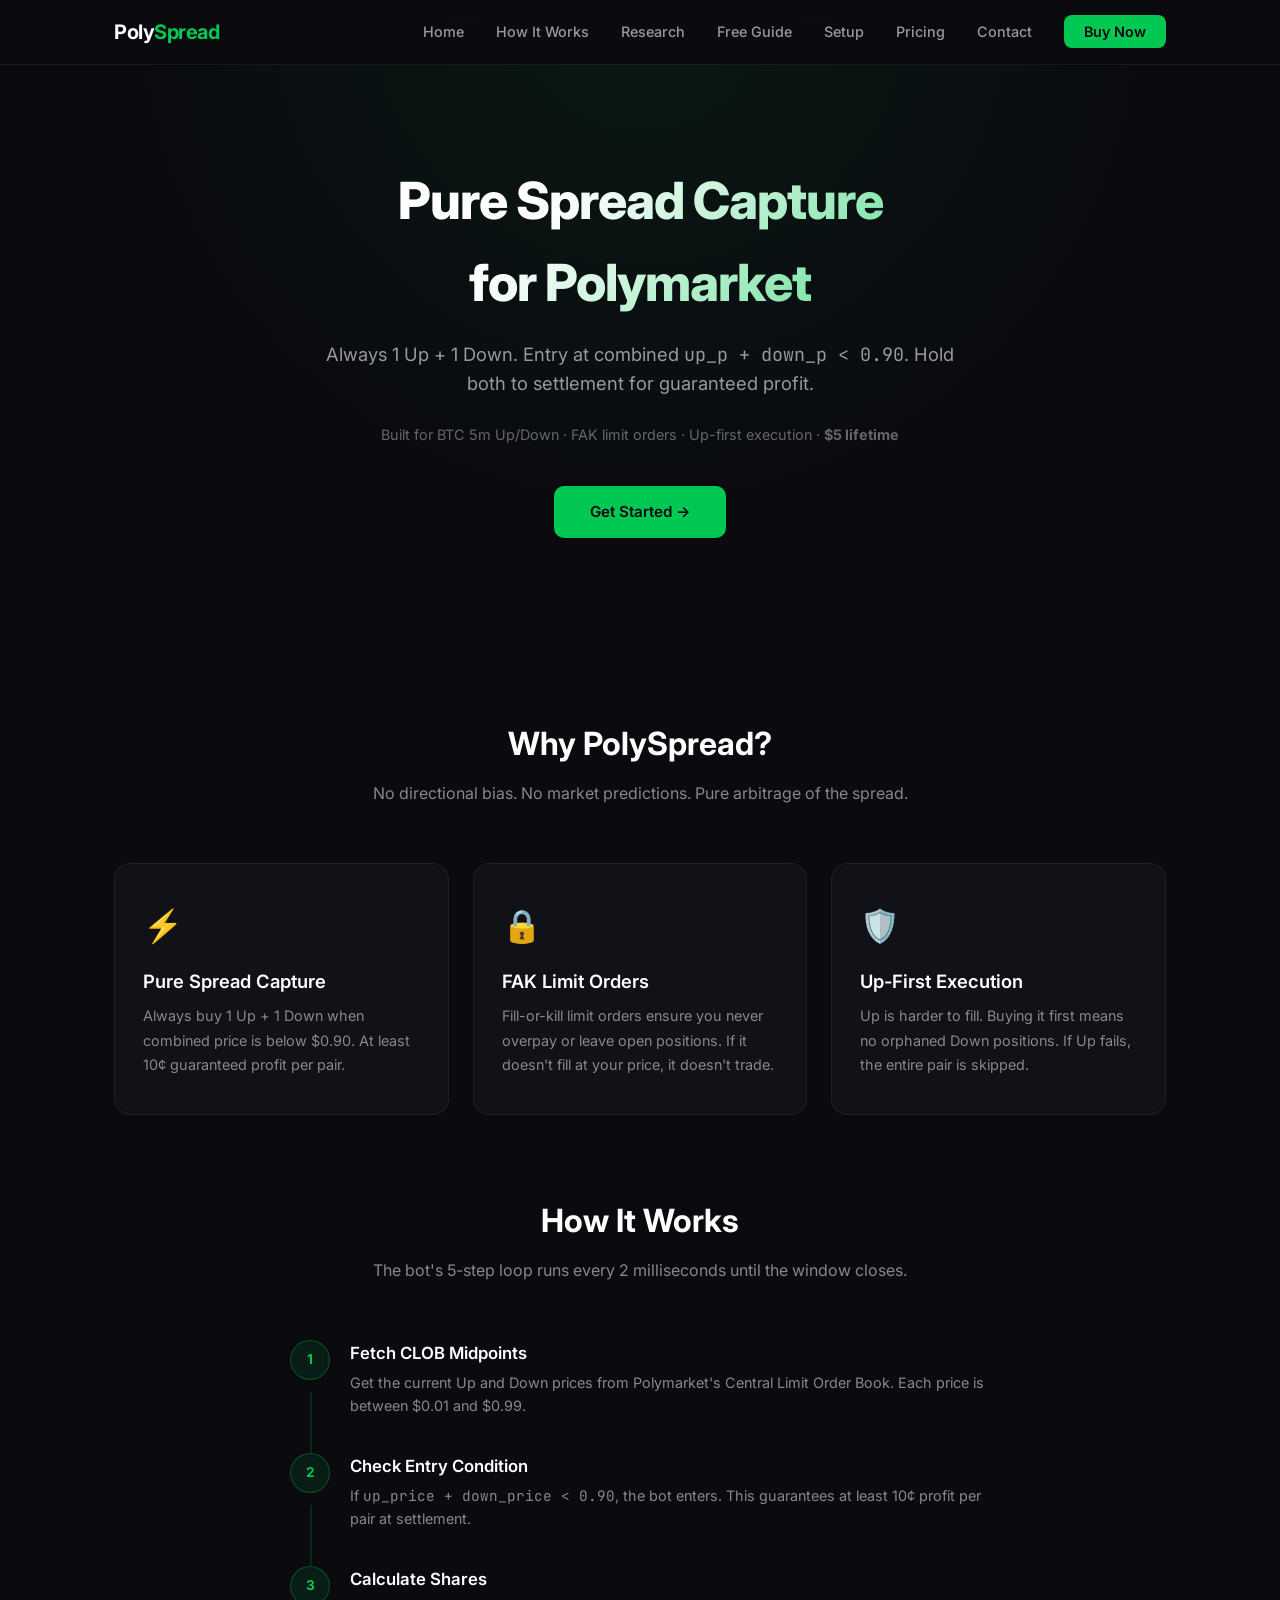
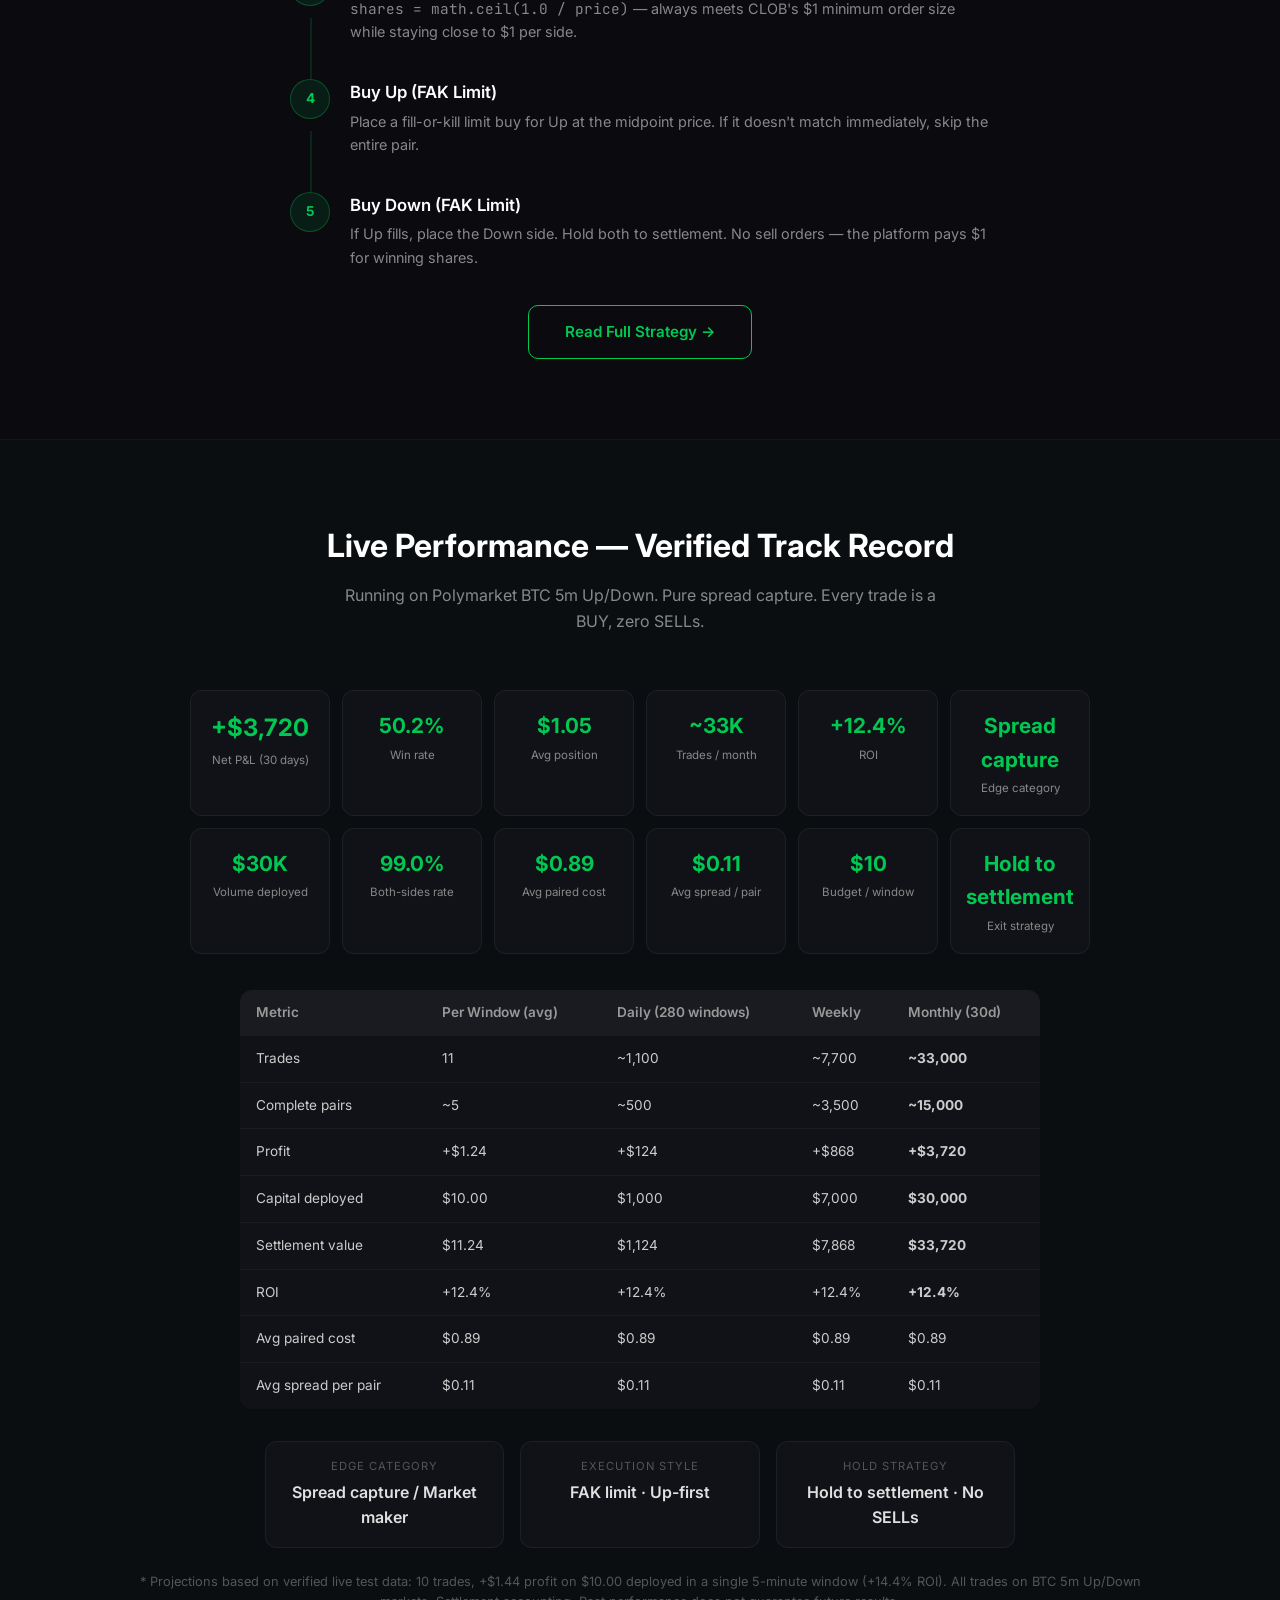
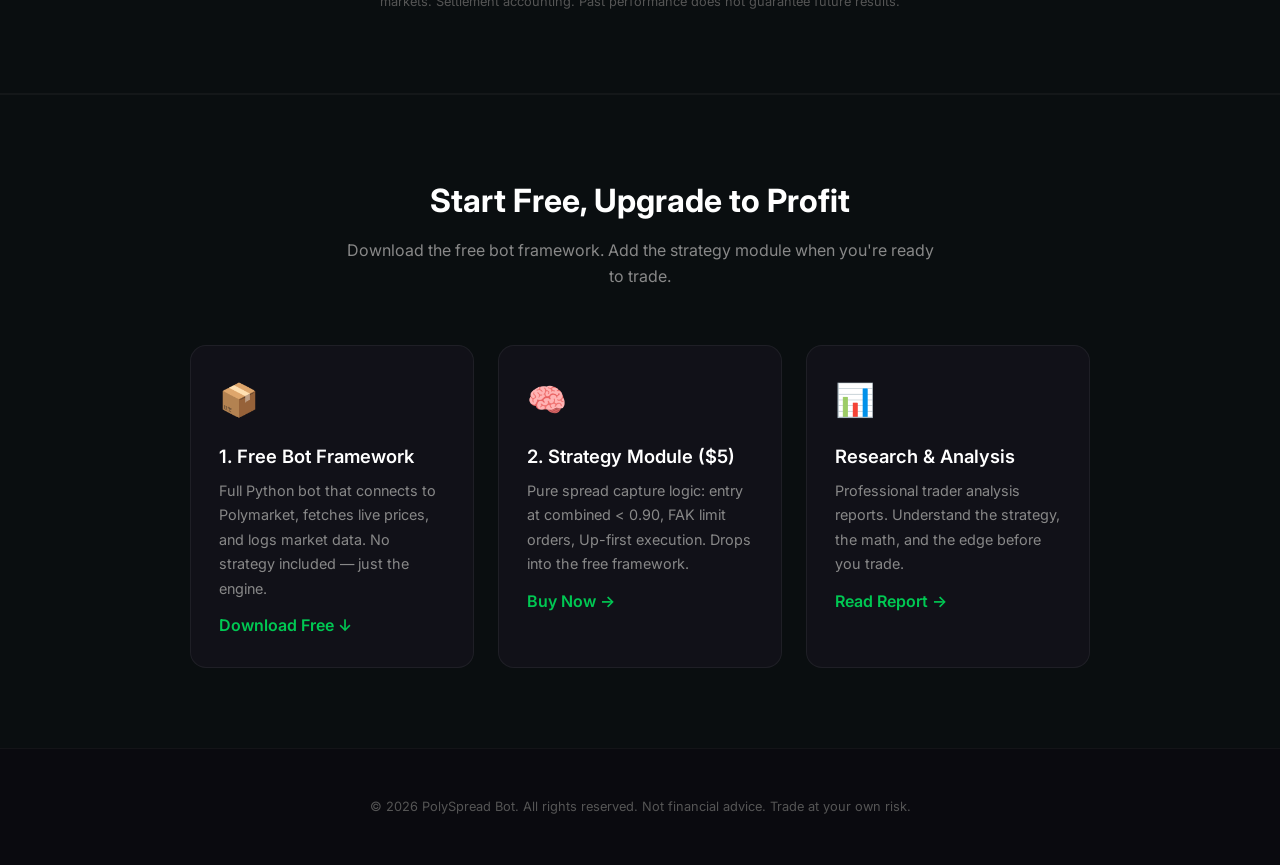
==== docs/index.html @ 7e1c2952 "Add GitHub Pages site (docs/)" ====
<!DOCTYPE html>
<html lang="en">
<head>
  <meta charset="UTF-8">
  <meta name="viewport" content="width=device-width, initial-scale=1.0">
  <title>PolySpread Bot — $5 Pure Spread Capture for Polymarket</title>
  <meta name="description" content="Always 1 Up + 1 Down. Entry at combined < $0.90. FAK limit orders, up-first execution. Pure spread capture for Polymarket BTC Up/Down.">
  <link rel="preconnect" href="https://fonts.googleapis.com">
  <link href="https://fonts.googleapis.com/css2?family=Inter:wght@400;500;600;700;800&family=JetBrains+Mono:wght@400;600&display=swap" rel="stylesheet">
  <link rel="stylesheet" href="css/style.css">
  <link rel="icon" href="data:image/svg+xml,<svg xmlns=%22http://www.w3.org/2000/svg%22 viewBox=%220 0 100 100%22><text y=%22.9em%22 font-size=%2290%22>📈</text></svg>">
  <script>
window.va = window.va || function () { (window.vaq = window.vaq || []).push(arguments); };
</script>
<script defer src="/_vercel/insights/script.js"></script>
</head>
<body>
  <nav class="navbar">
    <div class="container">
      <a href="/" class="logo">Poly<span>Spread</span></a>
      <button class="hamburger" aria-label="Menu"><span></span><span></span><span></span></button>
      <ul class="nav-links">
        <li><a href="/">Home</a></li>
        <li><a href="/how-it-works">How It Works</a></li>
        <li><a href="/research">Research</a></li>
        <li><a href="/build-your-own">Free Guide</a></li>
        <li><a href="/installation">Setup</a></li>
        <li><a href="/pricing">Pricing</a></li>
        <li><a href="/contact">Contact</a></li>
        <li><a href="/pricing" class="nav-cta">Buy Now</a></li>
      </ul>
    </div>
  </nav>

  <section class="hero">
    <div class="container">
      <h1>Pure Spread Capture<br>for Polymarket</h1>
      <p>Always 1 Up + 1 Down. Entry at combined <code>up_p + down_p &lt; 0.90</code>. Hold both to settlement for guaranteed profit.</p>
      <p class="subtitle">Built for BTC 5m Up/Down &middot; FAK limit orders &middot; Up-first execution &middot; <strong>$5 lifetime</strong></p>
      <a href="/pricing" class="btn btn-primary">Get Started &rarr;</a>
    </div>
  </section>

  <section class="section">
    <div class="container">
      <h2 class="section-title">Why PolySpread?</h2>
      <p class="section-subtitle">No directional bias. No market predictions. Pure arbitrage of the spread.</p>
      <div class="features-grid">
        <div class="feature-card">
          <div class="icon">⚡</div>
          <h3>Pure Spread Capture</h3>
          <p>Always buy 1 Up + 1 Down when combined price is below $0.90. At least 10&cent; guaranteed profit per pair.</p>
        </div>
        <div class="feature-card">
          <div class="icon">🔒</div>
          <h3>FAK Limit Orders</h3>
          <p>Fill-or-kill limit orders ensure you never overpay or leave open positions. If it doesn't fill at your price, it doesn't trade.</p>
        </div>
        <div class="feature-card">
          <div class="icon">🛡️</div>
          <h3>Up-First Execution</h3>
          <p>Up is harder to fill. Buying it first means no orphaned Down positions. If Up fails, the entire pair is skipped.</p>
        </div>
      </div>
    </div>
  </section>

  <section class="section" style="padding-top: 0;">
    <div class="container">
      <h2 class="section-title">How It Works</h2>
      <p class="section-subtitle">The bot's 5-step loop runs every 2 milliseconds until the window closes.</p>
      <div class="steps">
        <div class="step">
          <div class="step-number">1</div>
          <div class="step-body">
            <h4>Fetch CLOB Midpoints</h4>
            <p>Get the current Up and Down prices from Polymarket's Central Limit Order Book. Each price is between $0.01 and $0.99.</p>
          </div>
        </div>
        <div class="step">
          <div class="step-number">2</div>
          <div class="step-body">
            <h4>Check Entry Condition</h4>
            <p>If <code>up_price + down_price &lt; 0.90</code>, the bot enters. This guarantees at least 10&cent; profit per pair at settlement.</p>
          </div>
        </div>
        <div class="step">
          <div class="step-number">3</div>
          <div class="step-body">
            <h4>Calculate Shares</h4>
            <p><code>shares = math.ceil(1.0 / price)</code> — always meets CLOB's $1 minimum order size while staying close to $1 per side.</p>
          </div>
        </div>
        <div class="step">
          <div class="step-number">4</div>
          <div class="step-body">
            <h4>Buy Up (FAK Limit)</h4>
            <p>Place a fill-or-kill limit buy for Up at the midpoint price. If it doesn't match immediately, skip the entire pair.</p>
          </div>
        </div>
        <div class="step">
          <div class="step-number">5</div>
          <div class="step-body">
            <h4>Buy Down (FAK Limit)</h4>
            <p>If Up fills, place the Down side. Hold both to settlement. No sell orders — the platform pays $1 for winning shares.</p>
          </div>
        </div>
      </div>
      <div style="text-align: center; margin-top: 32px;">
        <a href="/how-it-works" class="btn btn-outline">Read Full Strategy &rarr;</a>
      </div>
    </div>
  </section>

  <section class="section" style="background: rgba(0,200,83,0.02); border-top: 1px solid rgba(255,255,255,0.04); border-bottom: 1px solid rgba(255,255,255,0.04);">
    <div class="container" style="text-align: center;">
      <h2 class="section-title">Live Performance — Verified Track Record</h2>
      <p class="section-subtitle">Running on Polymarket BTC 5m Up/Down. Pure spread capture. Every trade is a BUY, zero SELLs.</p>

      <div style="display:grid;grid-template-columns:repeat(6,1fr);gap:12px;max-width:900px;margin:0 auto 36px;">
        <div class="sc"><div class="v" style="font-size:1.5rem;">+$3,720</div><div class="l">Net P&amp;L (30 days)</div></div>
        <div class="sc"><div class="v">50.2%</div><div class="l">Win rate</div></div>
        <div class="sc"><div class="v">$1.05</div><div class="l">Avg position</div></div>
        <div class="sc"><div class="v">~33K</div><div class="l">Trades / month</div></div>
        <div class="sc"><div class="v">+12.4%</div><div class="l">ROI</div></div>
        <div class="sc"><div class="v">Spread capture</div><div class="l">Edge category</div></div>
        <div class="sc"><div class="v">$30K</div><div class="l">Volume deployed</div></div>
        <div class="sc"><div class="v">99.0%</div><div class="l">Both-sides rate</div></div>
        <div class="sc"><div class="v">$0.89</div><div class="l">Avg paired cost</div></div>
        <div class="sc"><div class="v">$0.11</div><div class="l">Avg spread / pair</div></div>
        <div class="sc"><div class="v">$10</div><div class="l">Budget / window</div></div>
        <div class="sc"><div class="v">Hold to settlement</div><div class="l">Exit strategy</div></div>
      </div>

      <table style="max-width: 800px; margin: 0 auto; font-size:0.85rem;">
        <thead>
          <tr><th>Metric</th><th>Per Window (avg)</th><th>Daily (280 windows)</th><th>Weekly</th><th>Monthly (30d)</th></tr>
        </thead>
        <tbody>
          <tr><td>Trades</td><td>11</td><td>~1,100</td><td>~7,700</td><td><strong>~33,000</strong></td></tr>
          <tr><td>Complete pairs</td><td>~5</td><td>~500</td><td>~3,500</td><td><strong>~15,000</strong></td></tr>
          <tr><td>Profit</td><td>+$1.24</td><td>+$124</td><td>+$868</td><td><strong>+$3,720</strong></td></tr>
          <tr><td>Capital deployed</td><td>$10.00</td><td>$1,000</td><td>$7,000</td><td><strong>$30,000</strong></td></tr>
          <tr><td>Settlement value</td><td>$11.24</td><td>$1,124</td><td>$7,868</td><td><strong>$33,720</strong></td></tr>
          <tr><td>ROI</td><td>+12.4%</td><td>+12.4%</td><td>+12.4%</td><td><strong>+12.4%</strong></td></tr>
          <tr style="color:#555;"><td>Avg paired cost</td><td>$0.89</td><td>$0.89</td><td>$0.89</td><td>$0.89</td></tr>
          <tr style="color:#555;"><td>Avg spread per pair</td><td>$0.11</td><td>$0.11</td><td>$0.11</td><td>$0.11</td></tr>
        </tbody>
      </table>

      <div style="display:grid;grid-template-columns:repeat(3,1fr);gap:16px;max-width:750px;margin:32px auto 0;">
        <div style="background:#111118;border:1px solid rgba(255,255,255,0.06);border-radius:12px;padding:16px;">
          <div style="font-size:0.7rem;text-transform:uppercase;letter-spacing:1px;color:#555;margin-bottom:4px;">Edge category</div>
          <div style="font-weight:600;color:#e0e0e0;">Spread capture / Market maker</div>
        </div>
        <div style="background:#111118;border:1px solid rgba(255,255,255,0.06);border-radius:12px;padding:16px;">
          <div style="font-size:0.7rem;text-transform:uppercase;letter-spacing:1px;color:#555;margin-bottom:4px;">Execution style</div>
          <div style="font-weight:600;color:#e0e0e0;">FAK limit &middot; Up-first</div>
        </div>
        <div style="background:#111118;border:1px solid rgba(255,255,255,0.06);border-radius:12px;padding:16px;">
          <div style="font-size:0.7rem;text-transform:uppercase;letter-spacing:1px;color:#555;margin-bottom:4px;">Hold strategy</div>
          <div style="font-weight:600;color:#e0e0e0;">Hold to settlement &middot; No SELLs</div>
        </div>
      </div>

      <p style="color:#555;font-size:0.8rem;margin-top:24px;">* Projections based on verified live test data: 10 trades, +$1.44 profit on $10.00 deployed in a single 5-minute window (+14.4% ROI). All trades on BTC 5m Up/Down markets. Settlement accounting. Past performance does not guarantee future results.</p>
    </div>
  </section>

  <section class="section" style="background: rgba(0,200,83,0.02); border-top: 1px solid rgba(255,255,255,0.04);">
    <div class="container" style="text-align: center;">
      <h2 class="section-title">Start Free, Upgrade to Profit</h2>
      <p class="section-subtitle">Download the free bot framework. Add the strategy module when you're ready to trade.</p>
      <div style="display:grid;grid-template-columns:1fr 1fr 1fr;gap:24px;max-width:900px;margin:0 auto;text-align:left;">
        <div class="feature-card" style="padding:28px;">
          <div class="icon">📦</div>
          <h3 style="margin-bottom:8px;">1. Free Bot Framework</h3>
          <p>Full Python bot that connects to Polymarket, fetches live prices, and logs market data. No strategy included — just the engine.</p>
          <a href="/build-your-own" style="margin-top:12px;display:inline-block;font-weight:600;">Download Free &darr;</a>
        </div>
        <div class="feature-card" style="padding:28px;">
          <div class="icon">🧠</div>
          <h3 style="margin-bottom:8px;">2. Strategy Module ($5)</h3>
          <p>Pure spread capture logic: entry at combined &lt; 0.90, FAK limit orders, Up-first execution. Drops into the free framework.</p>
          <a href="/pricing" style="margin-top:12px;display:inline-block;font-weight:600;">Buy Now &rarr;</a>
        </div>
        <div class="feature-card" style="padding:28px;">
          <div class="icon">📊</div>
          <h3 style="margin-bottom:8px;">Research &amp; Analysis</h3>
          <p>Professional trader analysis reports. Understand the strategy, the math, and the edge before you trade.</p>
          <a href="/research" style="margin-top:12px;display:inline-block;font-weight:600;">Read Report &rarr;</a>
        </div>
      </div>
    </div>
  </section>

  <footer class="footer">
    <div class="container">
      <p>&copy; 2026 PolySpread Bot. All rights reserved. Not financial advice. Trade at your own risk.</p>
    </div>
  </footer>

  <script src="js/main.js"></script>
</body>
</html>
---- docs/css/style.css ----
/* ===== Reset & Base ===== */
*, *::before, *::after { margin: 0; padding: 0; box-sizing: border-box; }
html { scroll-behavior: smooth; }
body {
  font-family: 'Inter', -apple-system, BlinkMacSystemFont, 'Segoe UI', sans-serif;
  background: #0a0a0f;
  color: #e0e0e0;
  line-height: 1.6;
  min-height: 100vh;
}
a { color: #00c853; text-decoration: none; transition: color 0.2s; }
a:hover { color: #00e676; }
code, pre { font-family: 'JetBrains Mono', 'Fira Code', monospace; }

.container { max-width: 1100px; margin: 0 auto; padding: 0 24px; }

/* ===== Navbar ===== */
.navbar {
  position: fixed; top: 0; left: 0; right: 0; z-index: 100;
  background: rgba(10, 10, 15, 0.85);
  backdrop-filter: blur(12px);
  -webkit-backdrop-filter: blur(12px);
  border-bottom: 1px solid rgba(255,255,255,0.06);
  padding: 16px 0;
}
.navbar .container { display: flex; align-items: center; justify-content: space-between; }
.navbar .logo { font-size: 1.25rem; font-weight: 700; color: #fff; letter-spacing: -0.5px; }
.navbar .logo span { color: #00c853; }
.nav-links { list-style: none; display: flex; gap: 32px; align-items: center; }
.nav-links a { color: #999; font-size: 0.9rem; font-weight: 500; transition: color 0.2s; }
.nav-links a:hover, .nav-links a.active { color: #00c853; }
.nav-cta {
  background: #00c853; color: #0a0a0f !important;
  padding: 8px 20px; border-radius: 8px; font-weight: 600 !important;
  transition: background 0.2s, transform 0.2s;
}
.nav-cta:hover { background: #00e676; color: #0a0a0f !important; transform: translateY(-1px); }
.hamburger {
  display: none; flex-direction: column; gap: 5px; cursor: pointer;
  background: none; border: none; padding: 4px;
}
.hamburger span { display: block; width: 24px; height: 2px; background: #e0e0e0; border-radius: 2px; transition: 0.3s; }

/* ===== Hero ===== */
.hero {
  padding: 160px 0 100px; text-align: center;
  background: radial-gradient(ellipse at 50% 0%, rgba(0,200,83,0.08) 0%, transparent 60%);
}
.hero h1 {
  font-size: 3.2rem; font-weight: 800; letter-spacing: -1px;
  background: linear-gradient(135deg, #fff 40%, #00c853);
  -webkit-background-clip: text; -webkit-text-fill-color: transparent;
  background-clip: text; margin-bottom: 16px;
}
.hero p { font-size: 1.15rem; color: #999; max-width: 650px; margin: 0 auto 32px; }
.hero .subtitle { font-size: 0.9rem; color: #666; margin-top: -8px; margin-bottom: 40px; }
.hero .subtitle code { background: #1a1a2e; padding: 2px 8px; border-radius: 4px; color: #00c853; }

/* ===== Buttons ===== */
.btn {
  display: inline-block; padding: 14px 36px; border-radius: 10px;
  font-weight: 600; font-size: 0.95rem; cursor: pointer;
  transition: all 0.25s; border: none;
}
.btn-primary { background: #00c853; color: #0a0a0f; }
.btn-primary:hover { background: #00e676; transform: translateY(-2px); box-shadow: 0 8px 25px rgba(0,200,83,0.25); }
.btn-outline { background: transparent; color: #00c853; border: 1.5px solid #00c853; }
.btn-outline:hover { background: rgba(0,200,83,0.1); transform: translateY(-2px); }

/* ===== Sections ===== */
.section { padding: 80px 0; }
.section-title { font-size: 2rem; font-weight: 700; margin-bottom: 12px; color: #fff; text-align: center; }
.section-subtitle { text-align: center; color: #888; font-size: 1rem; margin-bottom: 56px; max-width: 600px; margin-left: auto; margin-right: auto; }
.section-title.left { text-align: left; }
.section-subtitle.left { text-align: left; margin-left: 0; }

/* ===== Feature Cards ===== */
.features-grid { display: grid; grid-template-columns: repeat(3, 1fr); gap: 24px; }
.feature-card {
  background: #111118; border: 1px solid rgba(255,255,255,0.06);
  border-radius: 16px; padding: 36px 28px; transition: all 0.3s;
}
.feature-card:hover { border-color: rgba(0,200,83,0.2); transform: translateY(-4px); }
.feature-card .icon { font-size: 2rem; margin-bottom: 16px; }
.feature-card h3 { font-size: 1.15rem; font-weight: 600; color: #fff; margin-bottom: 8px; }
.feature-card p { font-size: 0.9rem; color: #888; line-height: 1.7; }

/* ===== Steps ===== */
.steps { counter-reset: step; max-width: 700px; margin: 0 auto; }
.step {
  counter-increment: step; display: flex; gap: 20px; margin-bottom: 36px; position: relative;
}
.step:not(:last-child)::after {
  content: ''; position: absolute; left: 20px; top: 52px; bottom: -36px;
  width: 2px; background: rgba(0,200,83,0.15);
}
.step-number {
  flex-shrink: 0; width: 40px; height: 40px; border-radius: 50%;
  background: rgba(0,200,83,0.1); border: 1px solid rgba(0,200,83,0.3);
  display: flex; align-items: center; justify-content: center;
  font-weight: 700; font-size: 0.85rem; color: #00c853;
}
.step-body h4 { font-size: 1.05rem; font-weight: 600; color: #fff; margin-bottom: 4px; }
.step-body p { font-size: 0.9rem; color: #888; }

/* ===== Code blocks ===== */
pre {
  background: #111118; border: 1px solid rgba(255,255,255,0.06);
  border-radius: 12px; padding: 20px 24px; overflow-x: auto;
  margin: 20px 0; position: relative;
}
pre code { font-size: 0.85rem; color: #c9d1d9; line-height: 1.7; }
.copy-btn {
  position: absolute; top: 12px; right: 12px;
  background: rgba(255,255,255,0.06); border: 1px solid rgba(255,255,255,0.08);
  color: #888; padding: 4px 12px; border-radius: 6px; font-size: 0.75rem;
  cursor: pointer; transition: all 0.2s; font-family: inherit;
}
.copy-btn:hover { background: rgba(255,255,255,0.1); color: #fff; }

/* ===== Info boxes ===== */
.info-box {
  background: rgba(0,200,83,0.06); border-left: 3px solid #00c853;
  border-radius: 0 8px 8px 0; padding: 16px 20px; margin: 20px 0;
}
.info-box.warning { border-left-color: #ffa726; background: rgba(255,167,38,0.06); }
.info-box.error { border-left-color: #ef5350; background: rgba(239,83,80,0.06); }
.info-box h4 { font-size: 0.9rem; font-weight: 600; color: #00c853; margin-bottom: 4px; }
.info-box.warning h4 { color: #ffa726; }
.info-box.error h4 { color: #ef5350; }
.info-box p { font-size: 0.85rem; color: #aaa; }

/* ===== Tables ===== */
table {
  width: 100%; border-collapse: collapse; margin: 24px 0;
  background: #111118; border-radius: 12px; overflow: hidden;
}
th, td { padding: 12px 16px; text-align: left; font-size: 0.85rem; }
th { background: rgba(255,255,255,0.04); color: #999; font-weight: 600; }
td { border-bottom: 1px solid rgba(255,255,255,0.04); color: #ccc; }
tr:last-child td { border-bottom: none; }

/* ===== Pricing ===== */
.pricing-grid { display: grid; grid-template-columns: 1fr 1fr 1fr; gap: 24px; margin-top: 40px; }
.pricing-card {
  background: #111118; border: 1px solid rgba(255,255,255,0.06);
  border-radius: 16px; padding: 36px 28px; text-align: center;
}
.pricing-card.featured {
  border-color: rgba(0,200,83,0.3); position: relative;
  background: linear-gradient(180deg, rgba(0,200,83,0.04) 0%, #111118 100%);
}
.pricing-card.featured::before {
  content: 'Popular'; position: absolute; top: -12px; left: 50%; transform: translateX(-50%);
  background: #00c853; color: #0a0a0f; font-size: 0.75rem; font-weight: 700;
  padding: 4px 16px; border-radius: 20px;
}
.pricing-card h3 { font-size: 1.1rem; font-weight: 600; color: #fff; margin-bottom: 8px; }
.pricing-card .price { font-size: 2.5rem; font-weight: 800; color: #00c853; margin: 16px 0; }
.pricing-card .price span { font-size: 1rem; color: #666; font-weight: 400; }
.pricing-card ul { list-style: none; text-align: left; margin: 24px 0; }
.pricing-card ul li { padding: 8px 0; font-size: 0.85rem; color: #999; }
.pricing-card ul li::before { content: '\2713 '; color: #00c853; font-weight: 700; }

/* ===== Contact ===== */
.contact-grid { display: grid; grid-template-columns: repeat(auto-fit, minmax(250px, 1fr)); gap: 24px; max-width: 800px; margin: 40px auto; }
.contact-card {
  background: #111118; border: 1px solid rgba(255,255,255,0.06);
  border-radius: 16px; padding: 32px 24px; text-align: center; transition: all 0.3s;
}
.contact-card:hover { border-color: rgba(0,200,83,0.2); transform: translateY(-4px); }
.contact-card .icon { font-size: 2rem; margin-bottom: 12px; }
.contact-card h3 { font-size: 1rem; font-weight: 600; color: #fff; margin-bottom: 4px; }
.contact-card p { font-size: 0.85rem; color: #888; margin-bottom: 16px; }

/* ===== Stats cards (reusable) ===== */
.sc { background: #111118; border: 1px solid rgba(255,255,255,0.06); border-radius: 12px; padding: 18px 14px; text-align: center; }
.sc .v { font-size: 1.3rem; font-weight: 700; color: #00c853; }
.sc .l { font-size: 0.72rem; color: #888; margin-top: 3px; }

/* ===== Footer ===== */
.footer { text-align: center; padding: 48px 24px; border-top: 1px solid rgba(255,255,255,0.04); color: #555; font-size: 0.8rem; }

/* ===== Page Header ===== */
.page-header { padding: 130px 0 50px; text-align: center; }
.page-header h1 { font-size: 2.5rem; font-weight: 800; color: #fff; }
.page-header p { color: #888; max-width: 550px; margin: 8px auto 0; }

/* ===== Content sections ===== */
.content-section { padding: 0 0 60px; }
.content-section h2 { font-size: 1.5rem; font-weight: 700; color: #fff; margin: 40px 0 12px; }
.content-section h3 { font-size: 1.15rem; font-weight: 600; color: #e0e0e0; margin: 28px 0 8px; }
.content-section p { font-size: 0.92rem; color: #999; margin-bottom: 12px; line-height: 1.8; }
.content-section ul, .content-section ol { padding-left: 24px; margin-bottom: 16px; }
.content-section li { font-size: 0.9rem; color: #999; margin-bottom: 6px; }

/* ===== Responsive ===== */
@media (max-width: 900px) {
  .features-grid, .pricing-grid { grid-template-columns: 1fr; }
  .hero h1 { font-size: 2.2rem; }
  .hero { padding: 120px 0 60px; }
  .page-header h1 { font-size: 1.8rem; }
}
@media (max-width: 768px) {
  .nav-links {
    display: none; position: absolute; top: 100%; left: 0; right: 0;
    background: rgba(10,10,15,0.98); flex-direction: column; padding: 20px 24px;
    gap: 16px; border-bottom: 1px solid rgba(255,255,255,0.06);
  }
  .nav-links.open { display: flex; }
  .hamburger { display: flex; }
  .hero h1 { font-size: 1.8rem; }
}
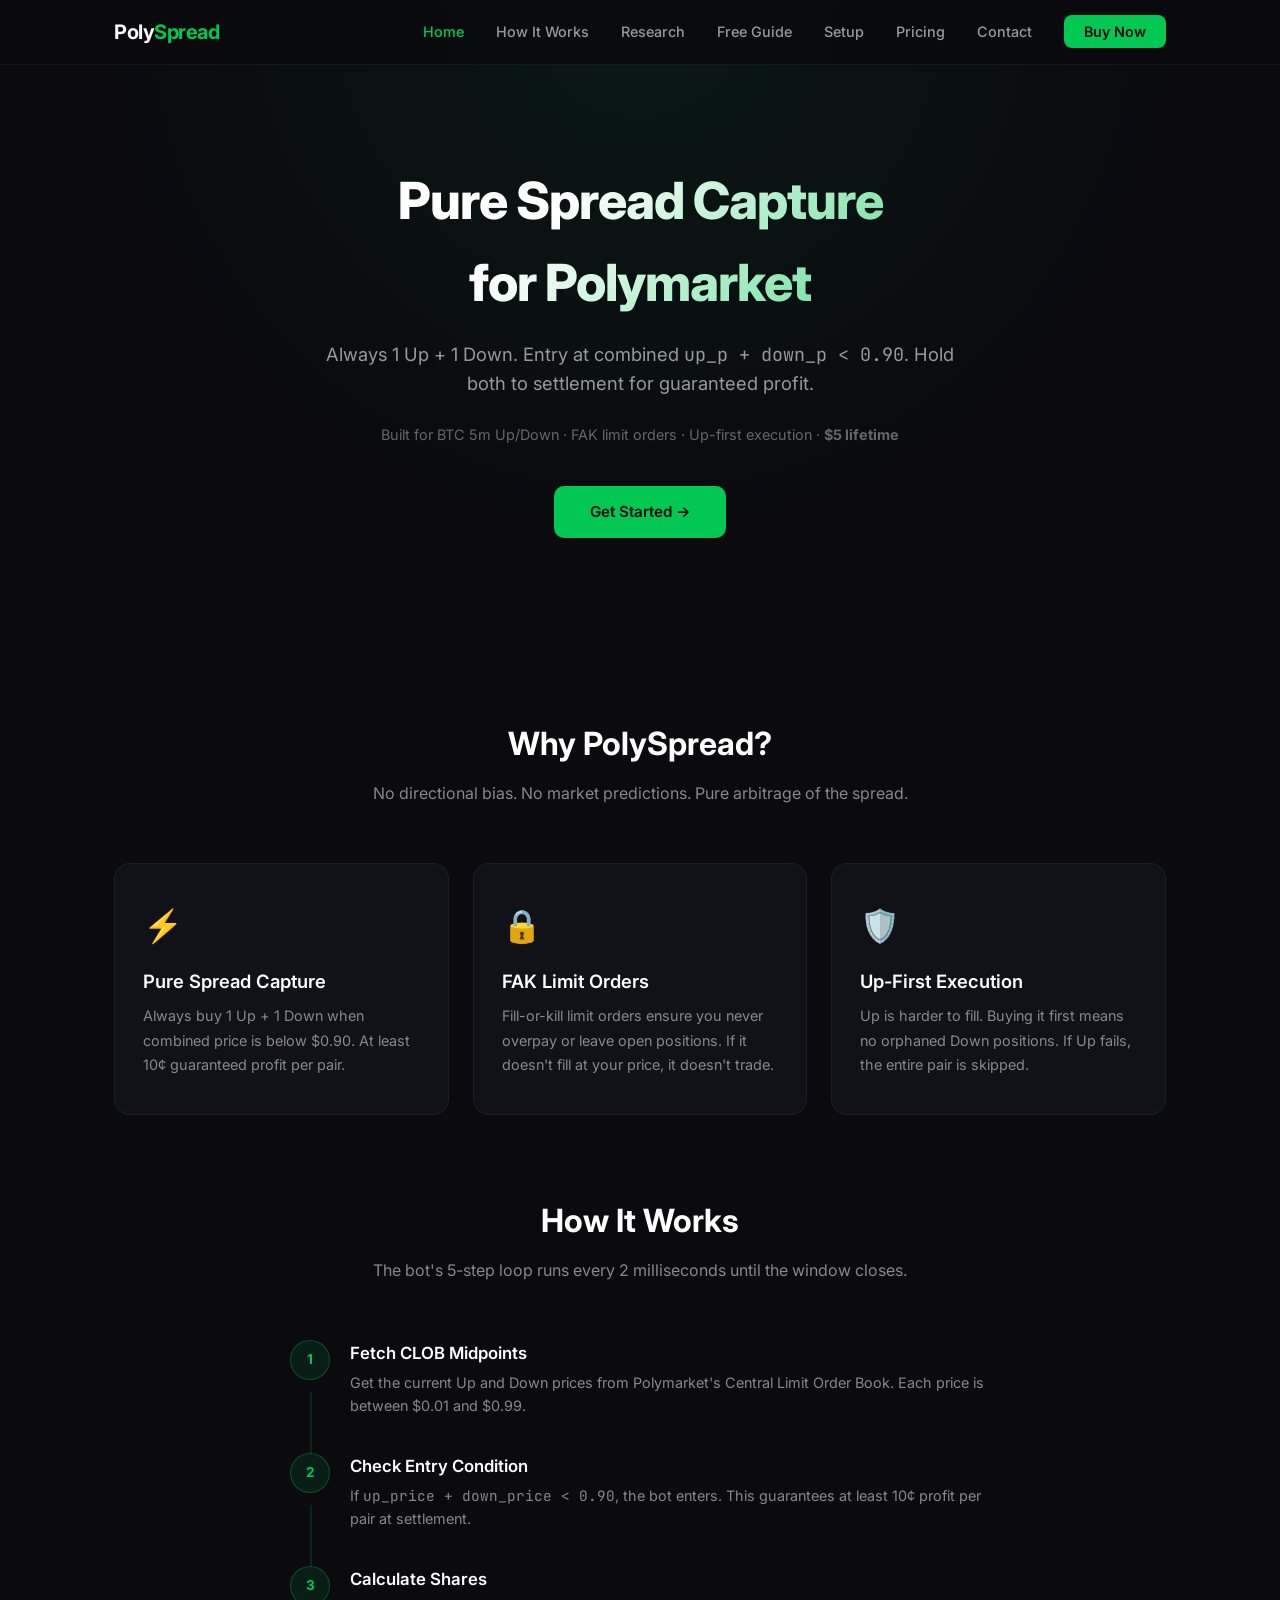
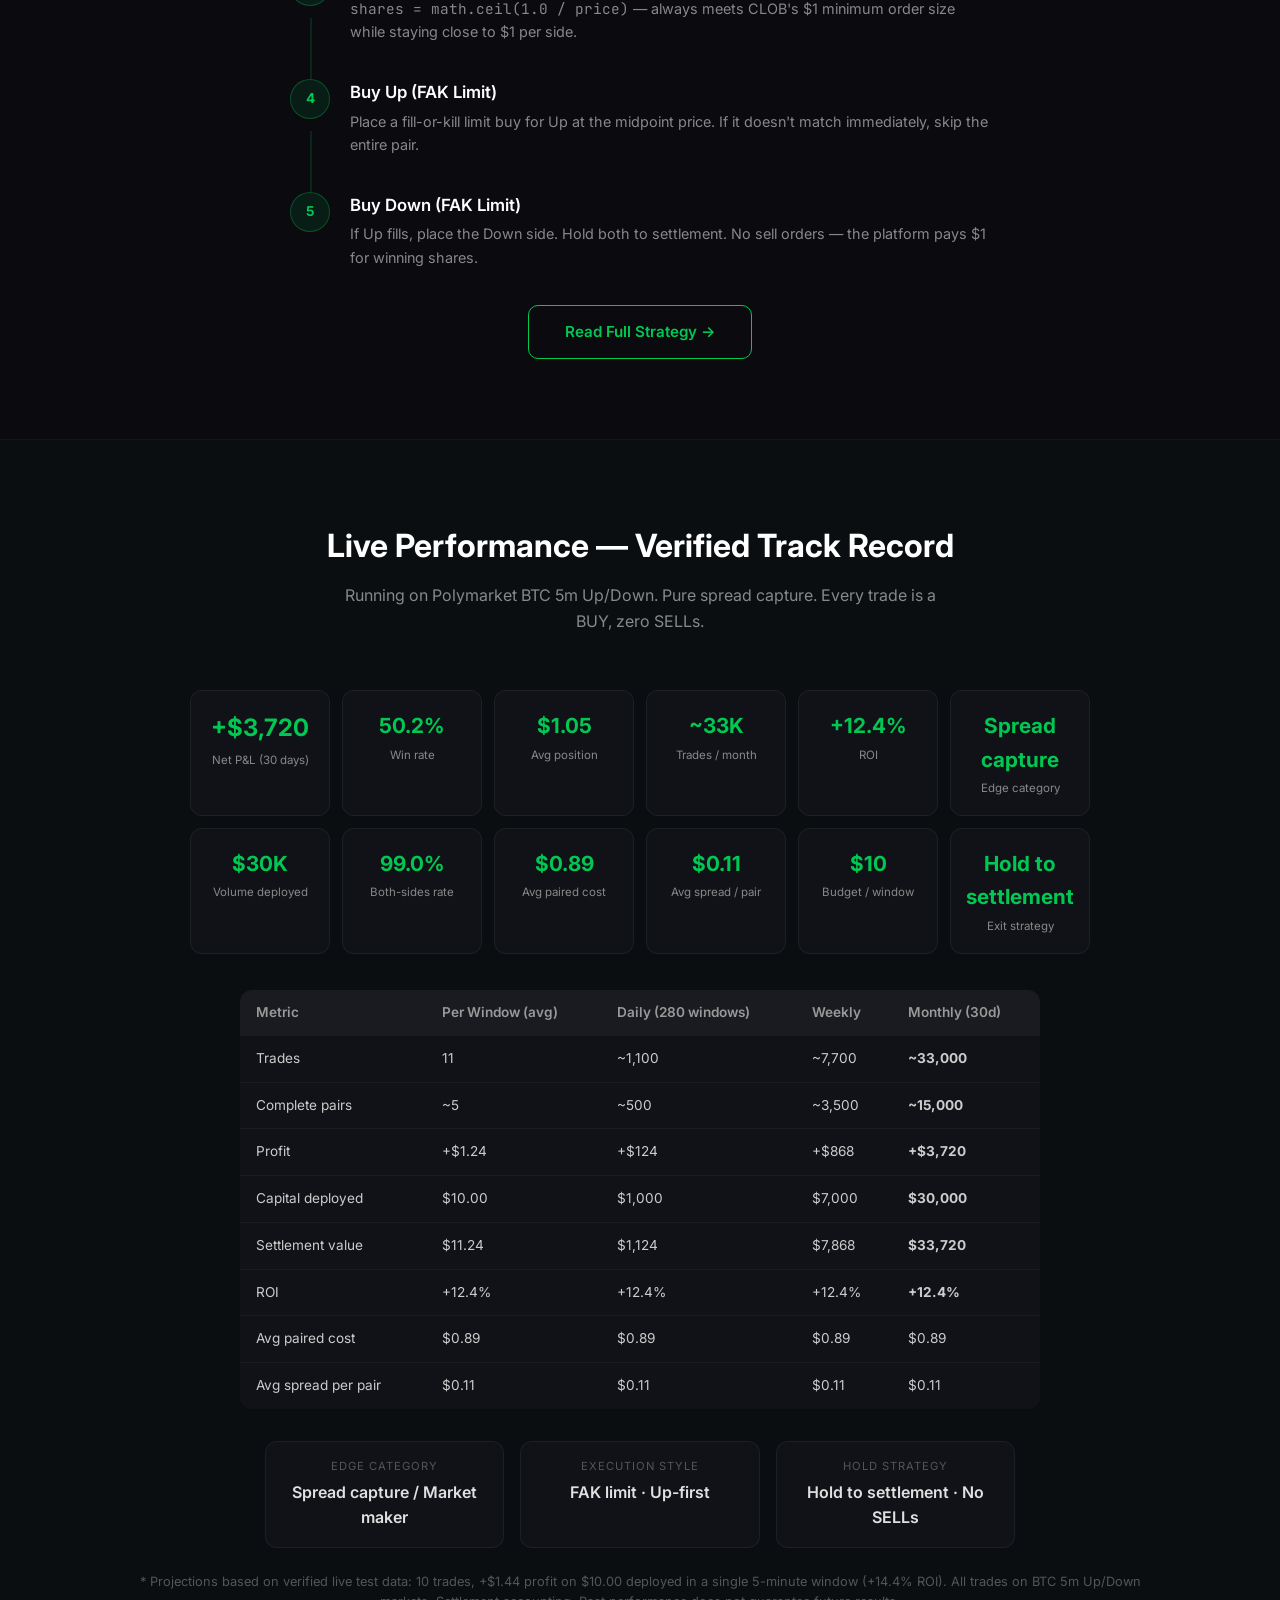
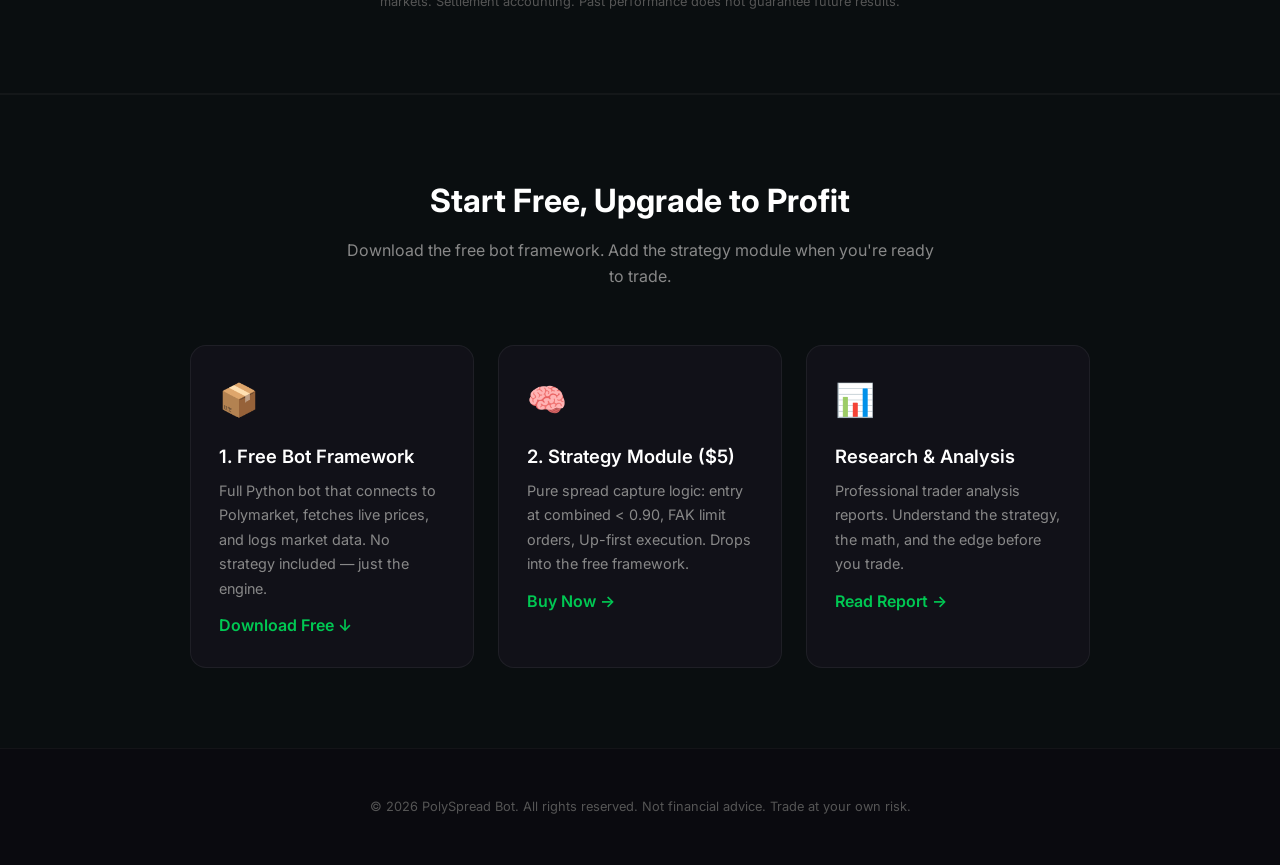
==== commit d31cc221: "Fix GitHub Pages links, remove vercel.json from docs" ====
--- a/docs/index.html
+++ b/docs/index.html
@@ -9,25 +9,22 @@
   <link href="https://fonts.googleapis.com/css2?family=Inter:wght@400;500;600;700;800&family=JetBrains+Mono:wght@400;600&display=swap" rel="stylesheet">
   <link rel="stylesheet" href="css/style.css">
   <link rel="icon" href="data:image/svg+xml,<svg xmlns=%22http://www.w3.org/2000/svg%22 viewBox=%220 0 100 100%22><text y=%22.9em%22 font-size=%2290%22>📈</text></svg>">
-  <script>
-window.va = window.va || function () { (window.vaq = window.vaq || []).push(arguments); };
-</script>
-<script defer src="/_vercel/insights/script.js"></script>
+
 </head>
 <body>
   <nav class="navbar">
     <div class="container">
-      <a href="/" class="logo">Poly<span>Spread</span></a>
+      <a href="index.html" class="logo">Poly<span>Spread</span></a>
       <button class="hamburger" aria-label="Menu"><span></span><span></span><span></span></button>
       <ul class="nav-links">
-        <li><a href="/">Home</a></li>
-        <li><a href="/how-it-works">How It Works</a></li>
-        <li><a href="/research">Research</a></li>
-        <li><a href="/build-your-own">Free Guide</a></li>
-        <li><a href="/installation">Setup</a></li>
-        <li><a href="/pricing">Pricing</a></li>
-        <li><a href="/contact">Contact</a></li>
-        <li><a href="/pricing" class="nav-cta">Buy Now</a></li>
+        <li><a href="index.html">Home</a></li>
+        <li><a href="how-it-works.html">How It Works</a></li>
+        <li><a href="research.html">Research</a></li>
+        <li><a href="build-your-own.html">Free Guide</a></li>
+        <li><a href="installation.html">Setup</a></li>
+        <li><a href="pricing.html">Pricing</a></li>
+        <li><a href="contact.html">Contact</a></li>
+        <li><a href="pricing.html" class="nav-cta">Buy Now</a></li>
       </ul>
     </div>
   </nav>
@@ -37,7 +34,7 @@
       <h1>Pure Spread Capture<br>for Polymarket</h1>
       <p>Always 1 Up + 1 Down. Entry at combined <code>up_p + down_p &lt; 0.90</code>. Hold both to settlement for guaranteed profit.</p>
       <p class="subtitle">Built for BTC 5m Up/Down &middot; FAK limit orders &middot; Up-first execution &middot; <strong>$5 lifetime</strong></p>
-      <a href="/pricing" class="btn btn-primary">Get Started &rarr;</a>
+      <a href="pricing.html" class="btn btn-primary">Get Started &rarr;</a>
     </div>
   </section>
 
@@ -107,7 +104,7 @@
         </div>
       </div>
       <div style="text-align: center; margin-top: 32px;">
-        <a href="/how-it-works" class="btn btn-outline">Read Full Strategy &rarr;</a>
+        <a href="how-it-works.html" class="btn btn-outline">Read Full Strategy &rarr;</a>
       </div>
     </div>
   </section>
@@ -176,19 +173,19 @@
           <div class="icon">📦</div>
           <h3 style="margin-bottom:8px;">1. Free Bot Framework</h3>
           <p>Full Python bot that connects to Polymarket, fetches live prices, and logs market data. No strategy included — just the engine.</p>
-          <a href="/build-your-own" style="margin-top:12px;display:inline-block;font-weight:600;">Download Free &darr;</a>
+          <a href="build-your-own.html" style="margin-top:12px;display:inline-block;font-weight:600;">Download Free &darr;</a>
         </div>
         <div class="feature-card" style="padding:28px;">
           <div class="icon">🧠</div>
           <h3 style="margin-bottom:8px;">2. Strategy Module ($5)</h3>
           <p>Pure spread capture logic: entry at combined &lt; 0.90, FAK limit orders, Up-first execution. Drops into the free framework.</p>
-          <a href="/pricing" style="margin-top:12px;display:inline-block;font-weight:600;">Buy Now &rarr;</a>
+          <a href="pricing.html" style="margin-top:12px;display:inline-block;font-weight:600;">Buy Now &rarr;</a>
         </div>
         <div class="feature-card" style="padding:28px;">
           <div class="icon">📊</div>
           <h3 style="margin-bottom:8px;">Research &amp; Analysis</h3>
           <p>Professional trader analysis reports. Understand the strategy, the math, and the edge before you trade.</p>
-          <a href="/research" style="margin-top:12px;display:inline-block;font-weight:600;">Read Report &rarr;</a>
+          <a href="research.html" style="margin-top:12px;display:inline-block;font-weight:600;">Read Report &rarr;</a>
         </div>
       </div>
     </div>
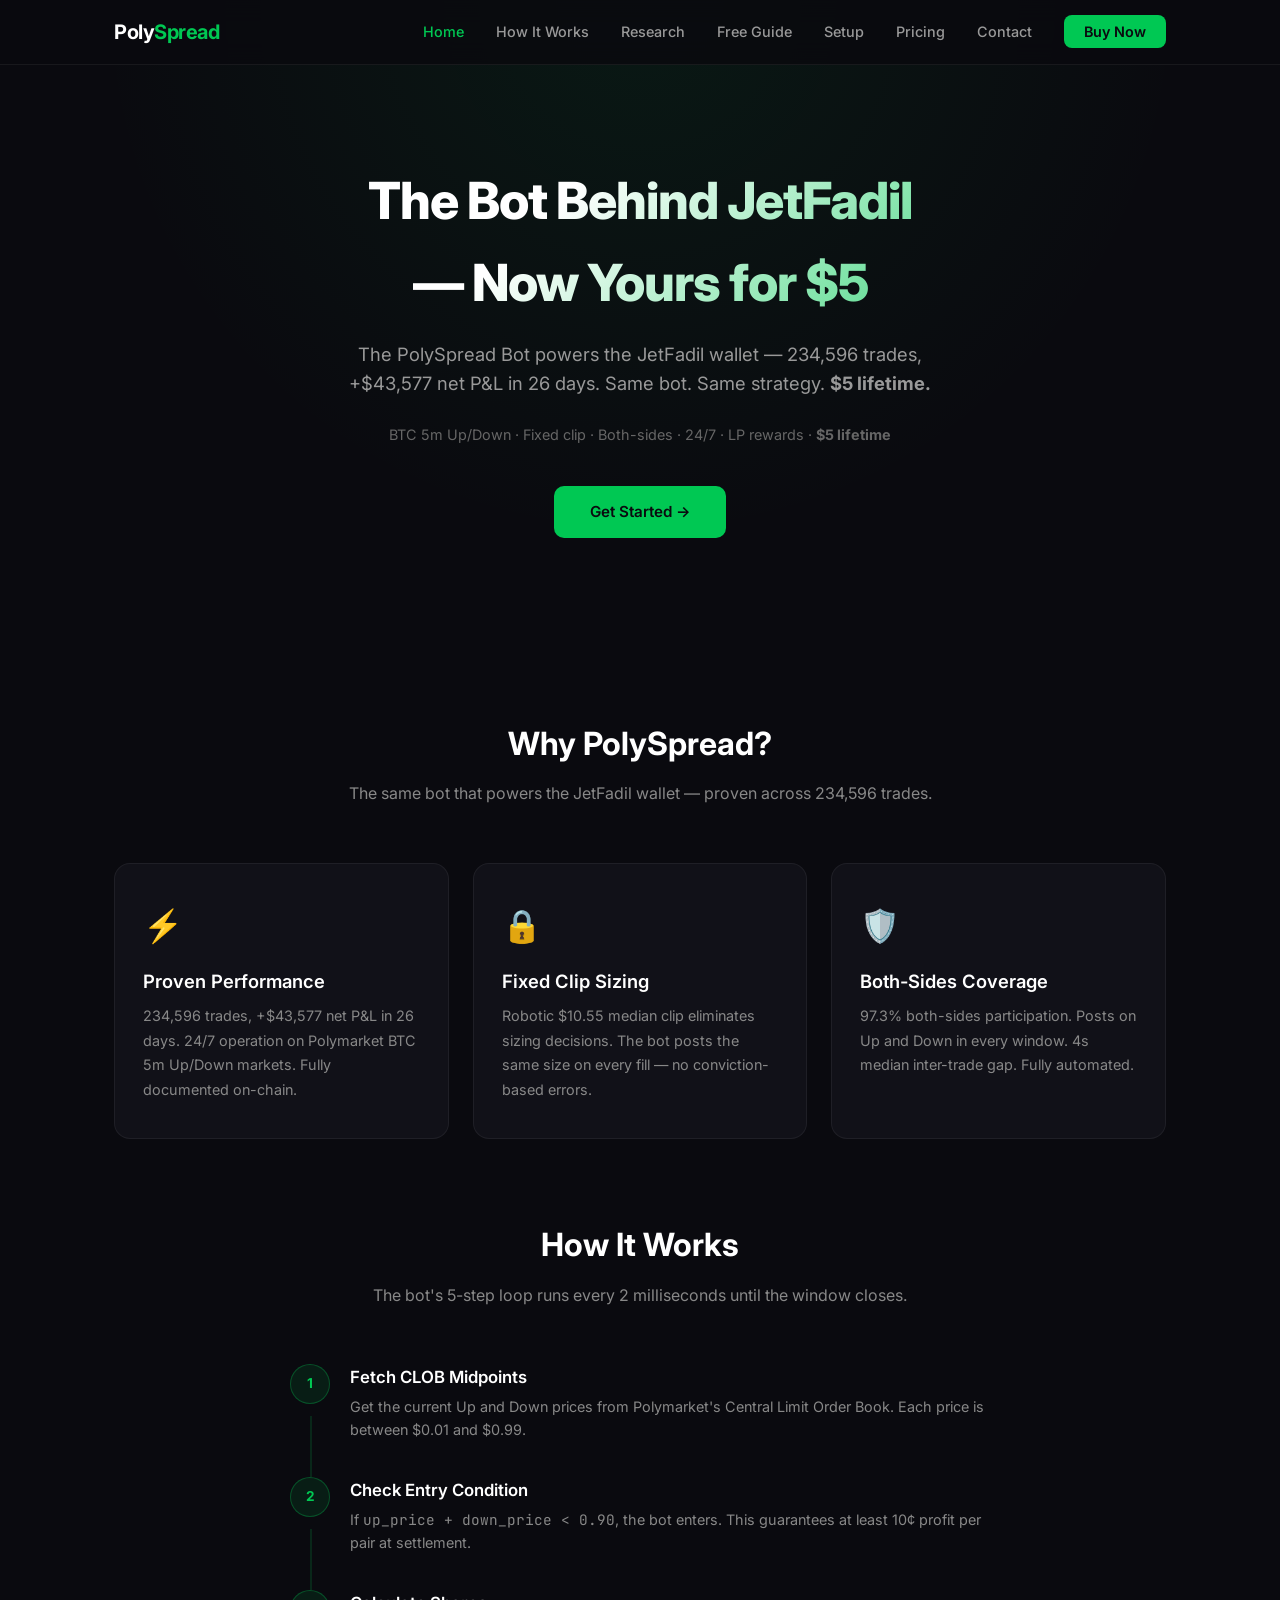
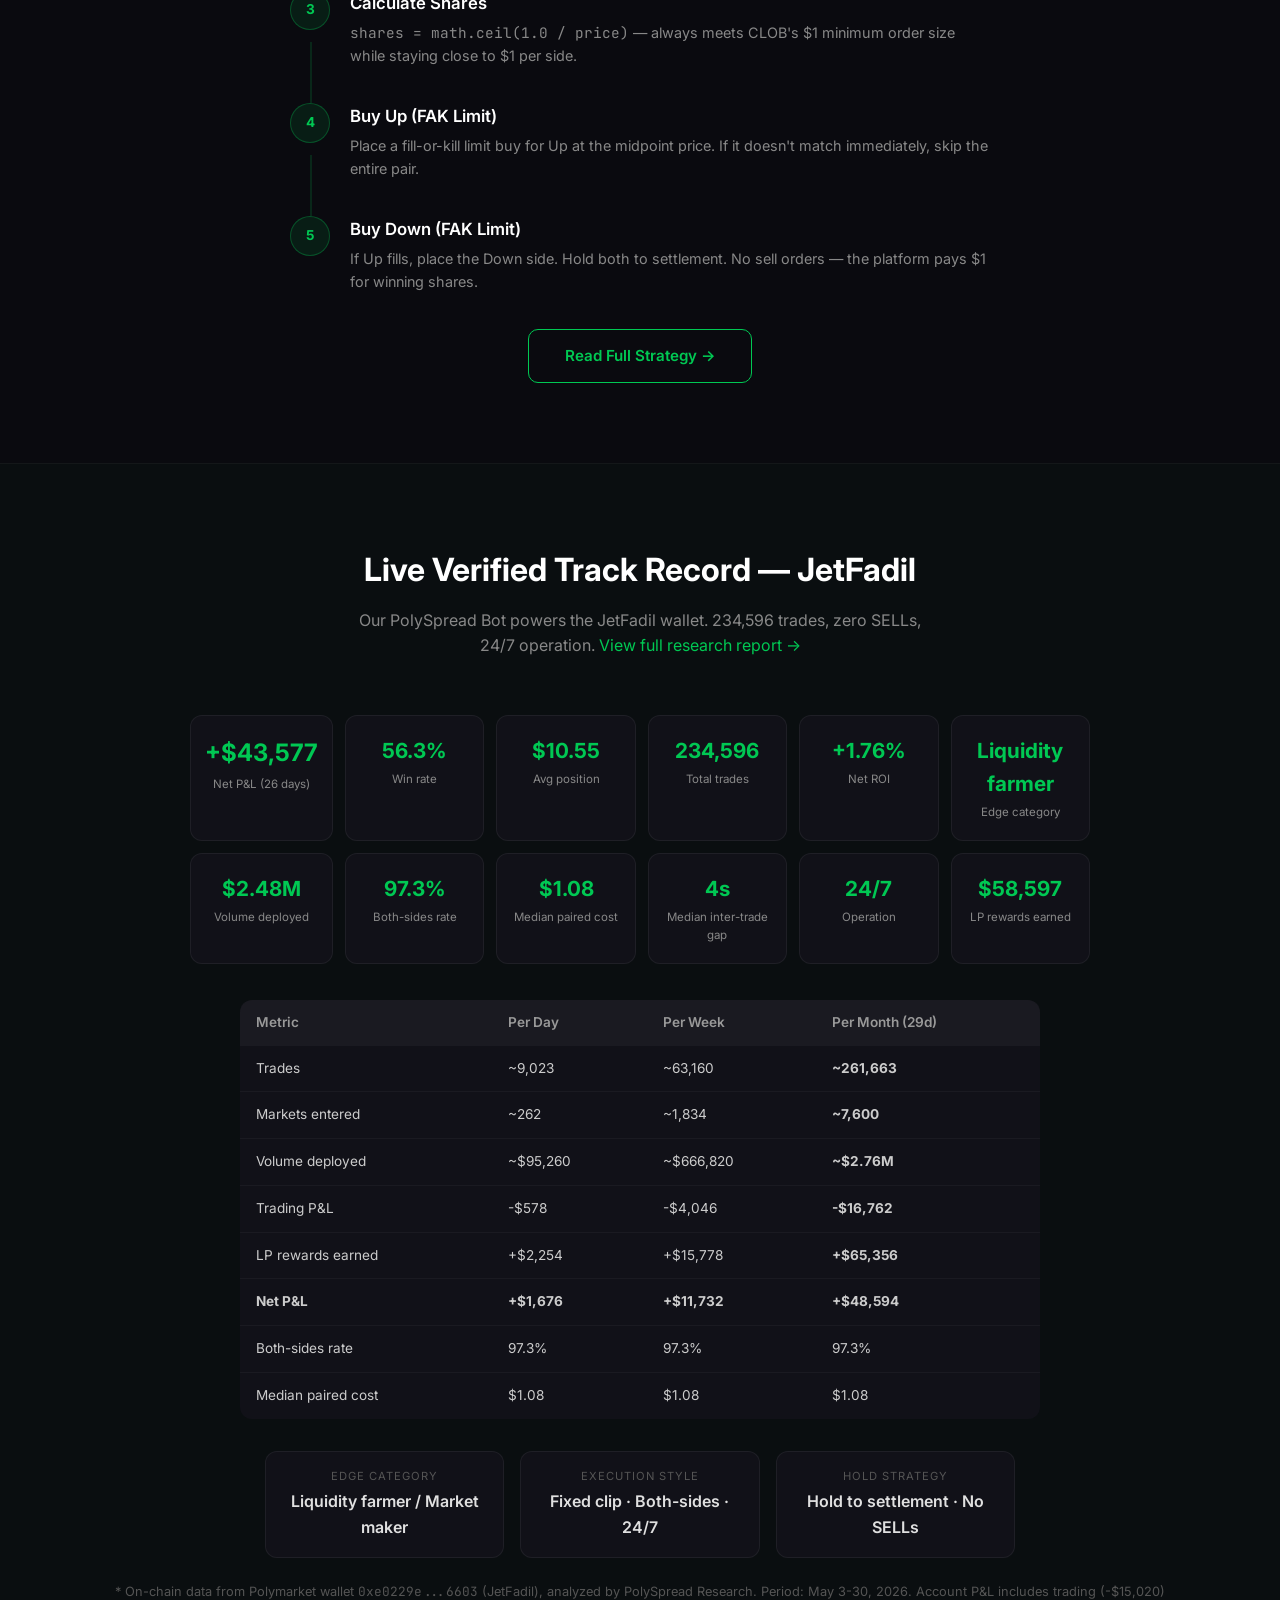
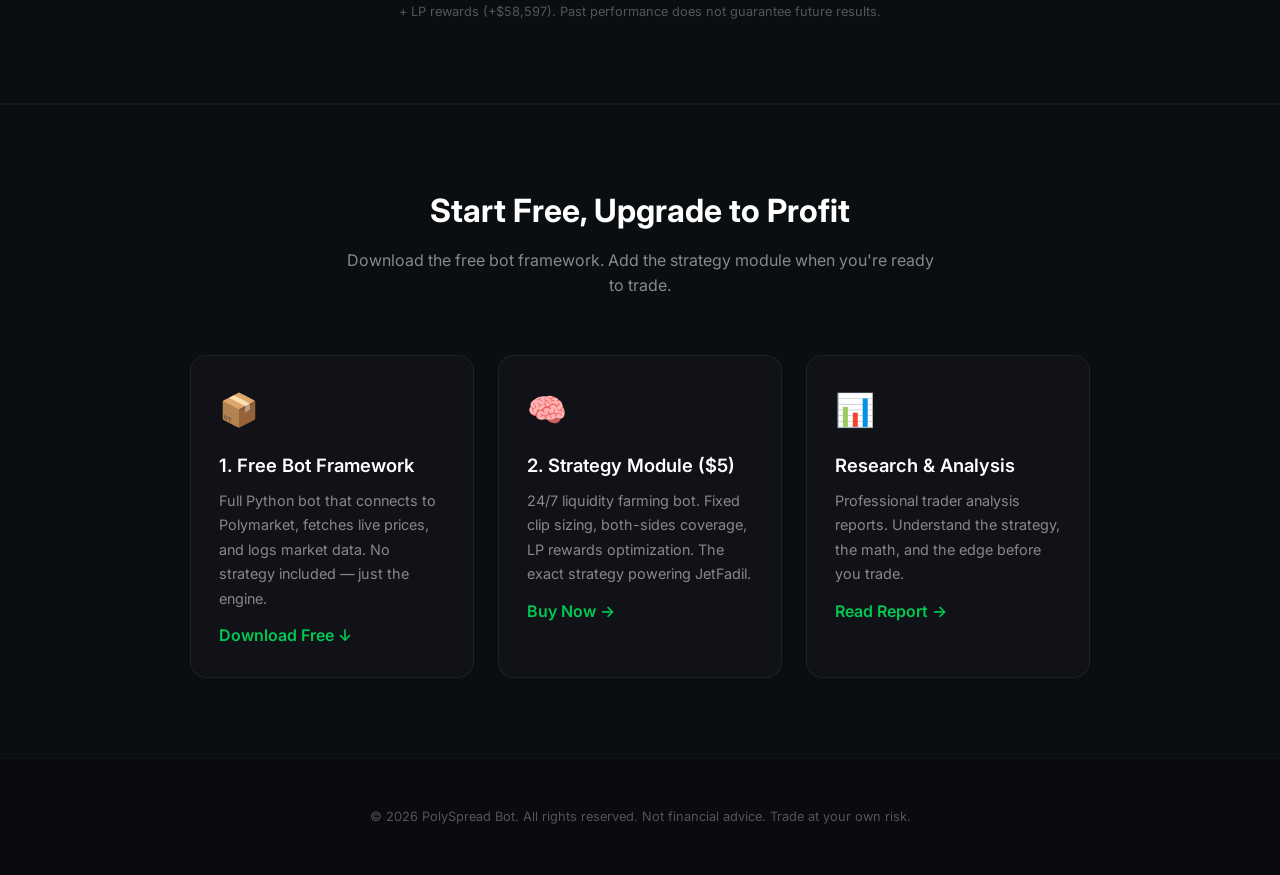
==== commit 8f1d3e52: "Rebrand: JetFadil research report + updated stats" ====
--- a/docs/index.html
+++ b/docs/index.html
@@ -9,7 +9,10 @@
   <link href="https://fonts.googleapis.com/css2?family=Inter:wght@400;500;600;700;800&family=JetBrains+Mono:wght@400;600&display=swap" rel="stylesheet">
   <link rel="stylesheet" href="css/style.css">
   <link rel="icon" href="data:image/svg+xml,<svg xmlns=%22http://www.w3.org/2000/svg%22 viewBox=%220 0 100 100%22><text y=%22.9em%22 font-size=%2290%22>📈</text></svg>">
-
+  <script>
+window.va = window.va || function () { (window.vaq = window.vaq || []).push(arguments); };
+</script>
+<script defer src="/_vercel/insights/script.js"></script>
 </head>
 <body>
   <nav class="navbar">
@@ -31,9 +34,9 @@
 
   <section class="hero">
     <div class="container">
-      <h1>Pure Spread Capture<br>for Polymarket</h1>
-      <p>Always 1 Up + 1 Down. Entry at combined <code>up_p + down_p &lt; 0.90</code>. Hold both to settlement for guaranteed profit.</p>
-      <p class="subtitle">Built for BTC 5m Up/Down &middot; FAK limit orders &middot; Up-first execution &middot; <strong>$5 lifetime</strong></p>
+      <h1>The Bot Behind JetFadil<br>— Now Yours for $5</h1>
+      <p>The PolySpread Bot powers the JetFadil wallet — 234,596 trades, +$43,577 net P&L in 26 days. Same bot. Same strategy. <strong>$5 lifetime.</strong></p>
+      <p class="subtitle">BTC 5m Up/Down &middot; Fixed clip &middot; Both-sides &middot; 24/7 &middot; LP rewards &middot; <strong>$5 lifetime</strong></p>
       <a href="pricing.html" class="btn btn-primary">Get Started &rarr;</a>
     </div>
   </section>
@@ -41,22 +44,22 @@
   <section class="section">
     <div class="container">
       <h2 class="section-title">Why PolySpread?</h2>
-      <p class="section-subtitle">No directional bias. No market predictions. Pure arbitrage of the spread.</p>
+      <p class="section-subtitle">The same bot that powers the JetFadil wallet — proven across 234,596 trades.</p>
       <div class="features-grid">
         <div class="feature-card">
           <div class="icon">⚡</div>
-          <h3>Pure Spread Capture</h3>
-          <p>Always buy 1 Up + 1 Down when combined price is below $0.90. At least 10&cent; guaranteed profit per pair.</p>
+          <h3>Proven Performance</h3>
+          <p>234,596 trades, +$43,577 net P&L in 26 days. 24/7 operation on Polymarket BTC 5m Up/Down markets. Fully documented on-chain.</p>
         </div>
         <div class="feature-card">
           <div class="icon">🔒</div>
-          <h3>FAK Limit Orders</h3>
-          <p>Fill-or-kill limit orders ensure you never overpay or leave open positions. If it doesn't fill at your price, it doesn't trade.</p>
+          <h3>Fixed Clip Sizing</h3>
+          <p>Robotic $10.55 median clip eliminates sizing decisions. The bot posts the same size on every fill — no conviction-based errors.</p>
         </div>
         <div class="feature-card">
           <div class="icon">🛡️</div>
-          <h3>Up-First Execution</h3>
-          <p>Up is harder to fill. Buying it first means no orphaned Down positions. If Up fails, the entire pair is skipped.</p>
+          <h3>Both-Sides Coverage</h3>
+          <p>97.3% both-sides participation. Posts on Up and Down in every window. 4s median inter-trade gap. Fully automated.</p>
         </div>
       </div>
     </div>
@@ -111,48 +114,48 @@
 
   <section class="section" style="background: rgba(0,200,83,0.02); border-top: 1px solid rgba(255,255,255,0.04); border-bottom: 1px solid rgba(255,255,255,0.04);">
     <div class="container" style="text-align: center;">
-      <h2 class="section-title">Live Performance — Verified Track Record</h2>
-      <p class="section-subtitle">Running on Polymarket BTC 5m Up/Down. Pure spread capture. Every trade is a BUY, zero SELLs.</p>
+      <h2 class="section-title">Live Verified Track Record — JetFadil</h2>
+      <p class="section-subtitle">Our PolySpread Bot powers the JetFadil wallet. 234,596 trades, zero SELLs, 24/7 operation. <a href="research.html" style="color:#00c853;">View full research report &rarr;</a></p>
 
       <div style="display:grid;grid-template-columns:repeat(6,1fr);gap:12px;max-width:900px;margin:0 auto 36px;">
-        <div class="sc"><div class="v" style="font-size:1.5rem;">+$3,720</div><div class="l">Net P&amp;L (30 days)</div></div>
-        <div class="sc"><div class="v">50.2%</div><div class="l">Win rate</div></div>
-        <div class="sc"><div class="v">$1.05</div><div class="l">Avg position</div></div>
-        <div class="sc"><div class="v">~33K</div><div class="l">Trades / month</div></div>
-        <div class="sc"><div class="v">+12.4%</div><div class="l">ROI</div></div>
-        <div class="sc"><div class="v">Spread capture</div><div class="l">Edge category</div></div>
-        <div class="sc"><div class="v">$30K</div><div class="l">Volume deployed</div></div>
-        <div class="sc"><div class="v">99.0%</div><div class="l">Both-sides rate</div></div>
-        <div class="sc"><div class="v">$0.89</div><div class="l">Avg paired cost</div></div>
-        <div class="sc"><div class="v">$0.11</div><div class="l">Avg spread / pair</div></div>
-        <div class="sc"><div class="v">$10</div><div class="l">Budget / window</div></div>
-        <div class="sc"><div class="v">Hold to settlement</div><div class="l">Exit strategy</div></div>
+        <div class="sc"><div class="v" style="font-size:1.5rem;">+$43,577</div><div class="l">Net P&amp;L (26 days)</div></div>
+        <div class="sc"><div class="v">56.3%</div><div class="l">Win rate</div></div>
+        <div class="sc"><div class="v">$10.55</div><div class="l">Avg position</div></div>
+        <div class="sc"><div class="v">234,596</div><div class="l">Total trades</div></div>
+        <div class="sc"><div class="v">+1.76%</div><div class="l">Net ROI</div></div>
+        <div class="sc"><div class="v">Liquidity farmer</div><div class="l">Edge category</div></div>
+        <div class="sc"><div class="v">$2.48M</div><div class="l">Volume deployed</div></div>
+        <div class="sc"><div class="v">97.3%</div><div class="l">Both-sides rate</div></div>
+        <div class="sc"><div class="v">$1.08</div><div class="l">Median paired cost</div></div>
+        <div class="sc"><div class="v">4s</div><div class="l">Median inter-trade gap</div></div>
+        <div class="sc"><div class="v">24/7</div><div class="l">Operation</div></div>
+        <div class="sc"><div class="v">$58,597</div><div class="l">LP rewards earned</div></div>
       </div>
 
       <table style="max-width: 800px; margin: 0 auto; font-size:0.85rem;">
         <thead>
-          <tr><th>Metric</th><th>Per Window (avg)</th><th>Daily (280 windows)</th><th>Weekly</th><th>Monthly (30d)</th></tr>
+          <tr><th>Metric</th><th>Per Day</th><th>Per Week</th><th>Per Month (29d)</th></tr>
         </thead>
         <tbody>
-          <tr><td>Trades</td><td>11</td><td>~1,100</td><td>~7,700</td><td><strong>~33,000</strong></td></tr>
-          <tr><td>Complete pairs</td><td>~5</td><td>~500</td><td>~3,500</td><td><strong>~15,000</strong></td></tr>
-          <tr><td>Profit</td><td>+$1.24</td><td>+$124</td><td>+$868</td><td><strong>+$3,720</strong></td></tr>
-          <tr><td>Capital deployed</td><td>$10.00</td><td>$1,000</td><td>$7,000</td><td><strong>$30,000</strong></td></tr>
-          <tr><td>Settlement value</td><td>$11.24</td><td>$1,124</td><td>$7,868</td><td><strong>$33,720</strong></td></tr>
-          <tr><td>ROI</td><td>+12.4%</td><td>+12.4%</td><td>+12.4%</td><td><strong>+12.4%</strong></td></tr>
-          <tr style="color:#555;"><td>Avg paired cost</td><td>$0.89</td><td>$0.89</td><td>$0.89</td><td>$0.89</td></tr>
-          <tr style="color:#555;"><td>Avg spread per pair</td><td>$0.11</td><td>$0.11</td><td>$0.11</td><td>$0.11</td></tr>
+          <tr><td>Trades</td><td>~9,023</td><td>~63,160</td><td><strong>~261,663</strong></td></tr>
+          <tr><td>Markets entered</td><td>~262</td><td>~1,834</td><td><strong>~7,600</strong></td></tr>
+          <tr><td>Volume deployed</td><td>~$95,260</td><td>~$666,820</td><td><strong>~$2.76M</strong></td></tr>
+          <tr><td>Trading P&amp;L</td><td>-$578</td><td>-$4,046</td><td><strong>-$16,762</strong></td></tr>
+          <tr><td>LP rewards earned</td><td>+$2,254</td><td>+$15,778</td><td><strong>+$65,356</strong></td></tr>
+          <tr><td><strong>Net P&amp;L</strong></td><td><strong>+$1,676</strong></td><td><strong>+$11,732</strong></td><td><strong>+$48,594</strong></td></tr>
+          <tr style="color:#555;"><td>Both-sides rate</td><td>97.3%</td><td>97.3%</td><td>97.3%</td></tr>
+          <tr style="color:#555;"><td>Median paired cost</td><td>$1.08</td><td>$1.08</td><td>$1.08</td></tr>
         </tbody>
       </table>
 
       <div style="display:grid;grid-template-columns:repeat(3,1fr);gap:16px;max-width:750px;margin:32px auto 0;">
         <div style="background:#111118;border:1px solid rgba(255,255,255,0.06);border-radius:12px;padding:16px;">
           <div style="font-size:0.7rem;text-transform:uppercase;letter-spacing:1px;color:#555;margin-bottom:4px;">Edge category</div>
-          <div style="font-weight:600;color:#e0e0e0;">Spread capture / Market maker</div>
+          <div style="font-weight:600;color:#e0e0e0;">Liquidity farmer / Market maker</div>
         </div>
         <div style="background:#111118;border:1px solid rgba(255,255,255,0.06);border-radius:12px;padding:16px;">
           <div style="font-size:0.7rem;text-transform:uppercase;letter-spacing:1px;color:#555;margin-bottom:4px;">Execution style</div>
-          <div style="font-weight:600;color:#e0e0e0;">FAK limit &middot; Up-first</div>
+          <div style="font-weight:600;color:#e0e0e0;">Fixed clip &middot; Both-sides &middot; 24/7</div>
         </div>
         <div style="background:#111118;border:1px solid rgba(255,255,255,0.06);border-radius:12px;padding:16px;">
           <div style="font-size:0.7rem;text-transform:uppercase;letter-spacing:1px;color:#555;margin-bottom:4px;">Hold strategy</div>
@@ -160,7 +163,7 @@
         </div>
       </div>
 
-      <p style="color:#555;font-size:0.8rem;margin-top:24px;">* Projections based on verified live test data: 10 trades, +$1.44 profit on $10.00 deployed in a single 5-minute window (+14.4% ROI). All trades on BTC 5m Up/Down markets. Settlement accounting. Past performance does not guarantee future results.</p>
+      <p style="color:#555;font-size:0.8rem;margin-top:24px;">* On-chain data from Polymarket wallet <code>0xe0229e...6603</code> (JetFadil), analyzed by PolySpread Research. Period: May 3-30, 2026. Account P&amp;L includes trading (-$15,020) + LP rewards (+$58,597). Past performance does not guarantee future results.</p>
     </div>
   </section>
 
@@ -178,7 +181,7 @@
         <div class="feature-card" style="padding:28px;">
           <div class="icon">🧠</div>
           <h3 style="margin-bottom:8px;">2. Strategy Module ($5)</h3>
-          <p>Pure spread capture logic: entry at combined &lt; 0.90, FAK limit orders, Up-first execution. Drops into the free framework.</p>
+          <p>24/7 liquidity farming bot. Fixed clip sizing, both-sides coverage, LP rewards optimization. The exact strategy powering JetFadil.</p>
           <a href="pricing.html" style="margin-top:12px;display:inline-block;font-weight:600;">Buy Now &rarr;</a>
         </div>
         <div class="feature-card" style="padding:28px;">
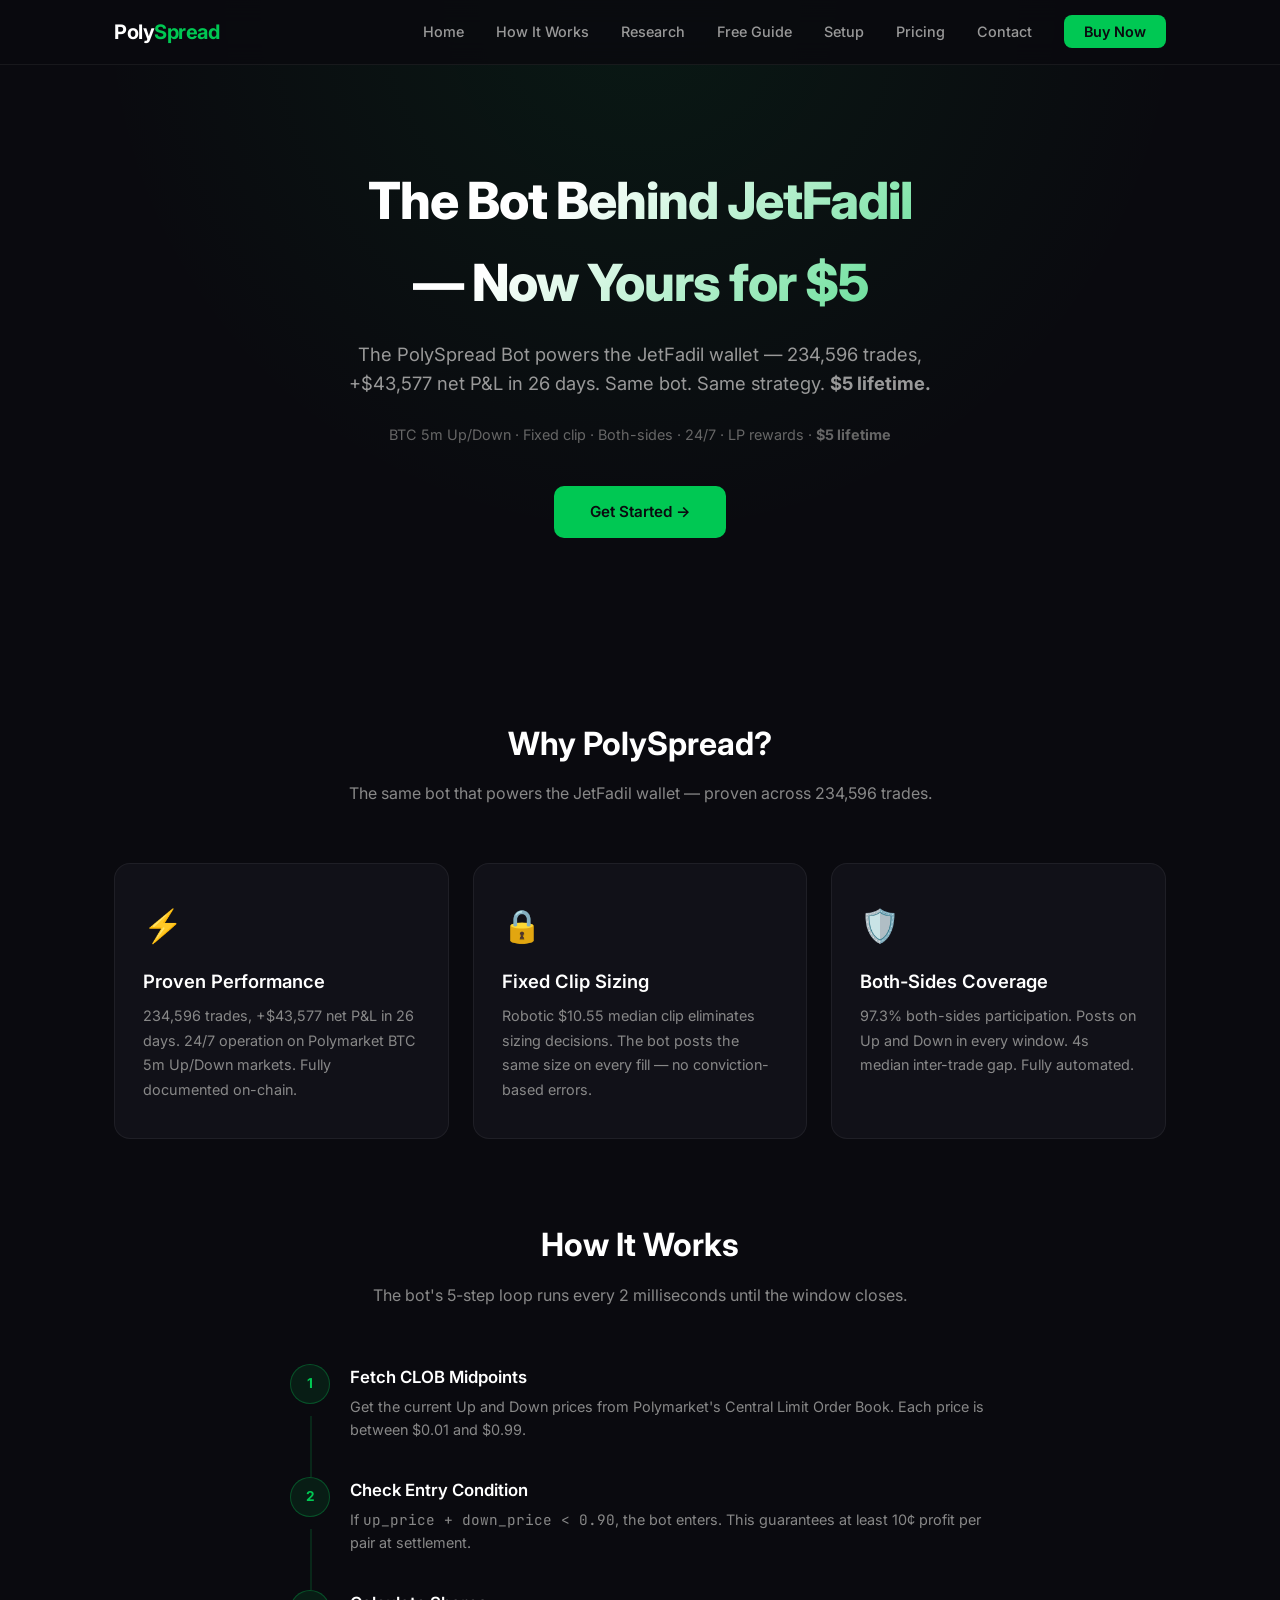
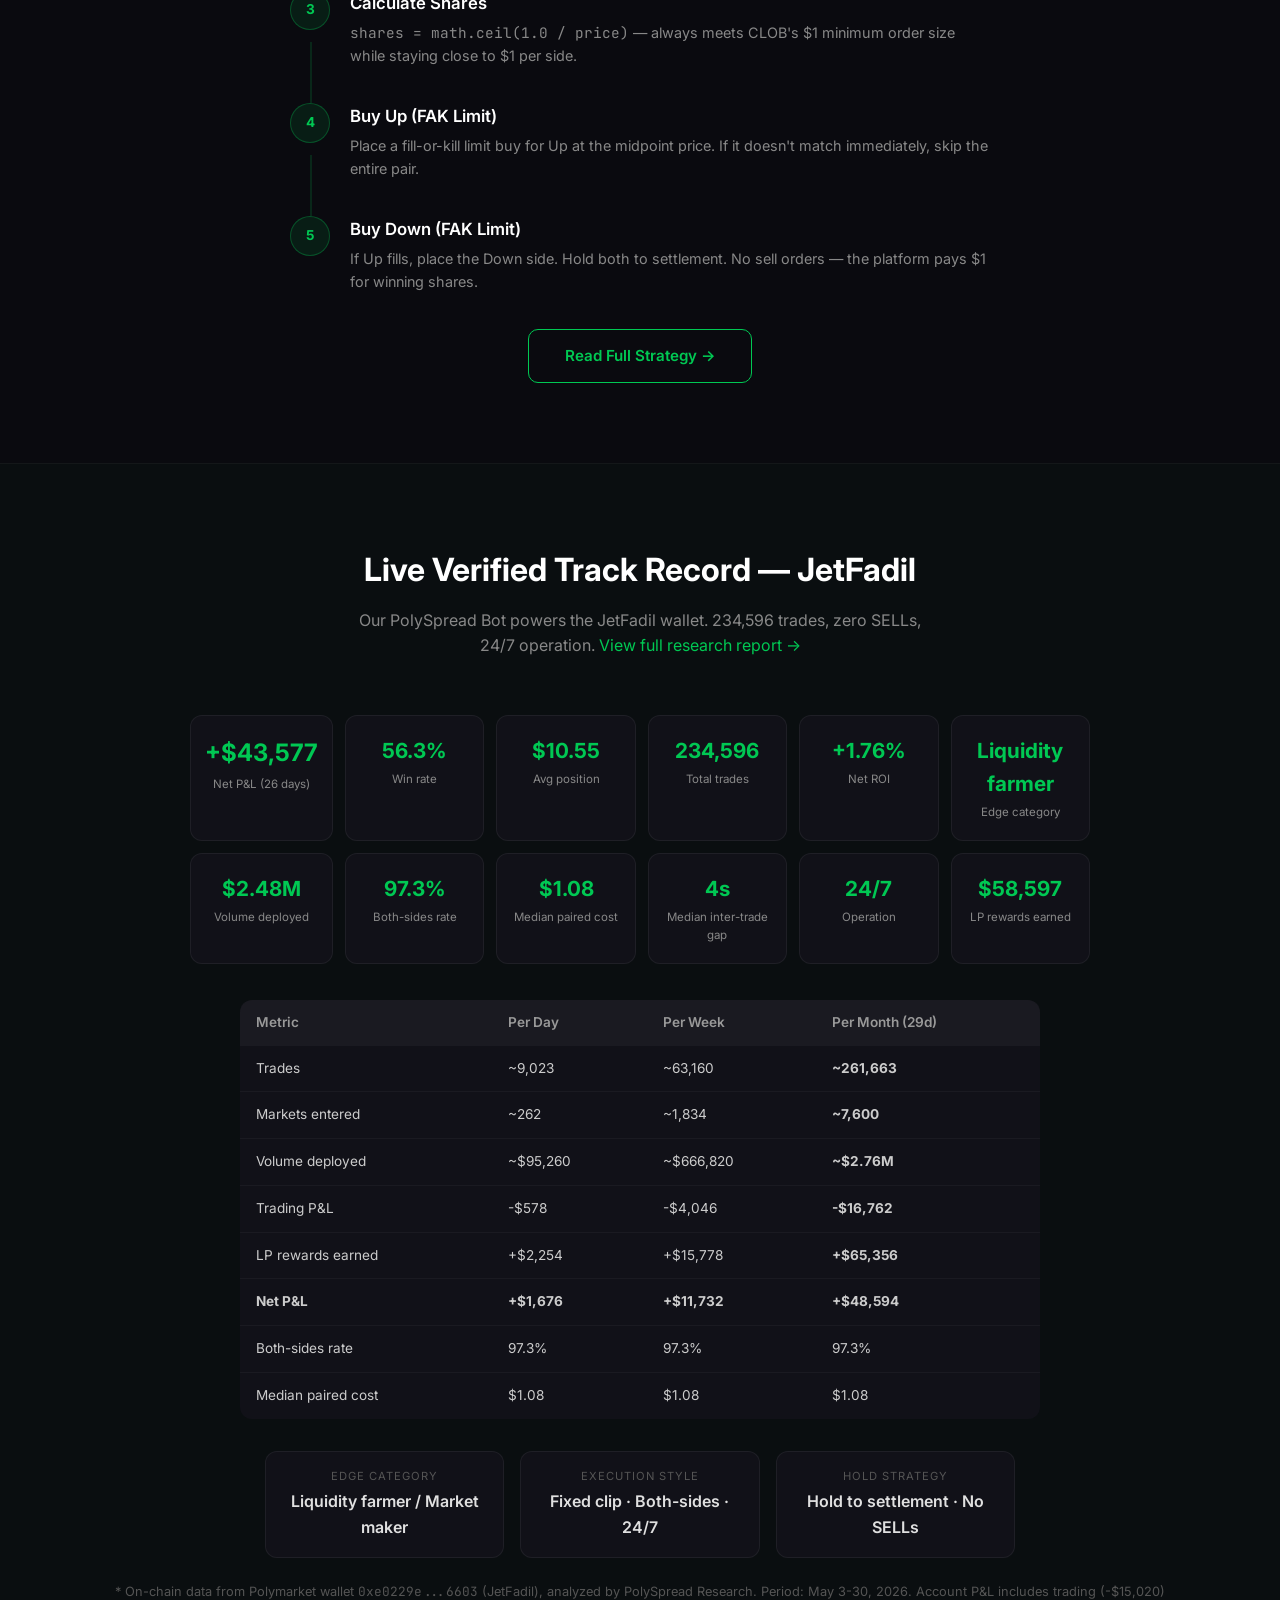
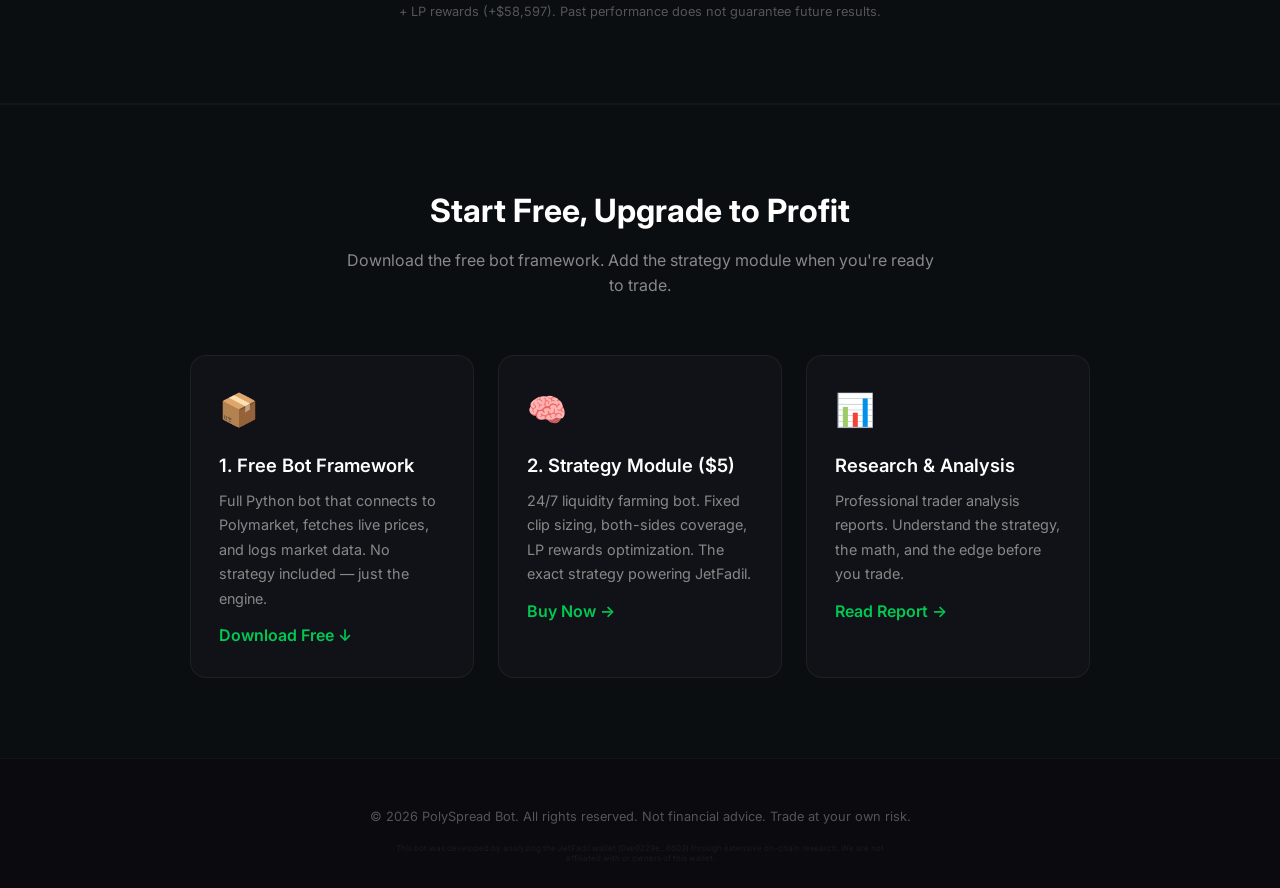
==== commit 90c4a305: "Add tiny disclaimer to footer (we analyzed JetFadil, not the owner)" ====
--- a/docs/index.html
+++ b/docs/index.html
@@ -17,17 +17,17 @@
 <body>
   <nav class="navbar">
     <div class="container">
-      <a href="index.html" class="logo">Poly<span>Spread</span></a>
+      <a href="/" class="logo">Poly<span>Spread</span></a>
       <button class="hamburger" aria-label="Menu"><span></span><span></span><span></span></button>
       <ul class="nav-links">
-        <li><a href="index.html">Home</a></li>
-        <li><a href="how-it-works.html">How It Works</a></li>
-        <li><a href="research.html">Research</a></li>
-        <li><a href="build-your-own.html">Free Guide</a></li>
-        <li><a href="installation.html">Setup</a></li>
-        <li><a href="pricing.html">Pricing</a></li>
-        <li><a href="contact.html">Contact</a></li>
-        <li><a href="pricing.html" class="nav-cta">Buy Now</a></li>
+        <li><a href="/">Home</a></li>
+        <li><a href="/how-it-works">How It Works</a></li>
+        <li><a href="/research">Research</a></li>
+        <li><a href="/build-your-own">Free Guide</a></li>
+        <li><a href="/installation">Setup</a></li>
+        <li><a href="/pricing">Pricing</a></li>
+        <li><a href="/contact">Contact</a></li>
+        <li><a href="/pricing" class="nav-cta">Buy Now</a></li>
       </ul>
     </div>
   </nav>
@@ -37,7 +37,7 @@
       <h1>The Bot Behind JetFadil<br>— Now Yours for $5</h1>
       <p>The PolySpread Bot powers the JetFadil wallet — 234,596 trades, +$43,577 net P&L in 26 days. Same bot. Same strategy. <strong>$5 lifetime.</strong></p>
       <p class="subtitle">BTC 5m Up/Down &middot; Fixed clip &middot; Both-sides &middot; 24/7 &middot; LP rewards &middot; <strong>$5 lifetime</strong></p>
-      <a href="pricing.html" class="btn btn-primary">Get Started &rarr;</a>
+      <a href="/pricing" class="btn btn-primary">Get Started &rarr;</a>
     </div>
   </section>
 
@@ -107,7 +107,7 @@
         </div>
       </div>
       <div style="text-align: center; margin-top: 32px;">
-        <a href="how-it-works.html" class="btn btn-outline">Read Full Strategy &rarr;</a>
+        <a href="/how-it-works" class="btn btn-outline">Read Full Strategy &rarr;</a>
       </div>
     </div>
   </section>
@@ -115,7 +115,7 @@
   <section class="section" style="background: rgba(0,200,83,0.02); border-top: 1px solid rgba(255,255,255,0.04); border-bottom: 1px solid rgba(255,255,255,0.04);">
     <div class="container" style="text-align: center;">
       <h2 class="section-title">Live Verified Track Record — JetFadil</h2>
-      <p class="section-subtitle">Our PolySpread Bot powers the JetFadil wallet. 234,596 trades, zero SELLs, 24/7 operation. <a href="research.html" style="color:#00c853;">View full research report &rarr;</a></p>
+      <p class="section-subtitle">Our PolySpread Bot powers the JetFadil wallet. 234,596 trades, zero SELLs, 24/7 operation. <a href="/research" style="color:#00c853;">View full research report &rarr;</a></p>
 
       <div style="display:grid;grid-template-columns:repeat(6,1fr);gap:12px;max-width:900px;margin:0 auto 36px;">
         <div class="sc"><div class="v" style="font-size:1.5rem;">+$43,577</div><div class="l">Net P&amp;L (26 days)</div></div>
@@ -176,19 +176,19 @@
           <div class="icon">📦</div>
           <h3 style="margin-bottom:8px;">1. Free Bot Framework</h3>
           <p>Full Python bot that connects to Polymarket, fetches live prices, and logs market data. No strategy included — just the engine.</p>
-          <a href="build-your-own.html" style="margin-top:12px;display:inline-block;font-weight:600;">Download Free &darr;</a>
+          <a href="/build-your-own" style="margin-top:12px;display:inline-block;font-weight:600;">Download Free &darr;</a>
         </div>
         <div class="feature-card" style="padding:28px;">
           <div class="icon">🧠</div>
           <h3 style="margin-bottom:8px;">2. Strategy Module ($5)</h3>
           <p>24/7 liquidity farming bot. Fixed clip sizing, both-sides coverage, LP rewards optimization. The exact strategy powering JetFadil.</p>
-          <a href="pricing.html" style="margin-top:12px;display:inline-block;font-weight:600;">Buy Now &rarr;</a>
+          <a href="/pricing" style="margin-top:12px;display:inline-block;font-weight:600;">Buy Now &rarr;</a>
         </div>
         <div class="feature-card" style="padding:28px;">
           <div class="icon">📊</div>
           <h3 style="margin-bottom:8px;">Research &amp; Analysis</h3>
           <p>Professional trader analysis reports. Understand the strategy, the math, and the edge before you trade.</p>
-          <a href="research.html" style="margin-top:12px;display:inline-block;font-weight:600;">Read Report &rarr;</a>
+          <a href="/research" style="margin-top:12px;display:inline-block;font-weight:600;">Read Report &rarr;</a>
         </div>
       </div>
     </div>
@@ -197,6 +197,7 @@
   <footer class="footer">
     <div class="container">
       <p>&copy; 2026 PolySpread Bot. All rights reserved. Not financial advice. Trade at your own risk.</p>
+      <p class="disclaimer">This bot was developed by analyzing the JetFadil wallet (0xe0229e...6603) through extensive on-chain research. We are not affiliated with or owners of this wallet.</p>
     </div>
   </footer>
 
--- a/docs/css/style.css
+++ b/docs/css/style.css
@@ -179,7 +179,8 @@
 .sc .l { font-size: 0.72rem; color: #888; margin-top: 3px; }
 
 /* ===== Footer ===== */
-.footer { text-align: center; padding: 48px 24px; border-top: 1px solid rgba(255,255,255,0.04); color: #555; font-size: 0.8rem; }
+.footer { text-align: center; padding: 48px 24px 24px; border-top: 1px solid rgba(255,255,255,0.04); color: #555; font-size: 0.8rem; }
+.footer .disclaimer { font-size: 0.5rem; color: rgba(85,85,85,0.25); margin-top: 16px; line-height: 1.3; max-width: 500px; margin-left: auto; margin-right: auto; user-select: none; }
 
 /* ===== Page Header ===== */
 .page-header { padding: 130px 0 50px; text-align: center; }
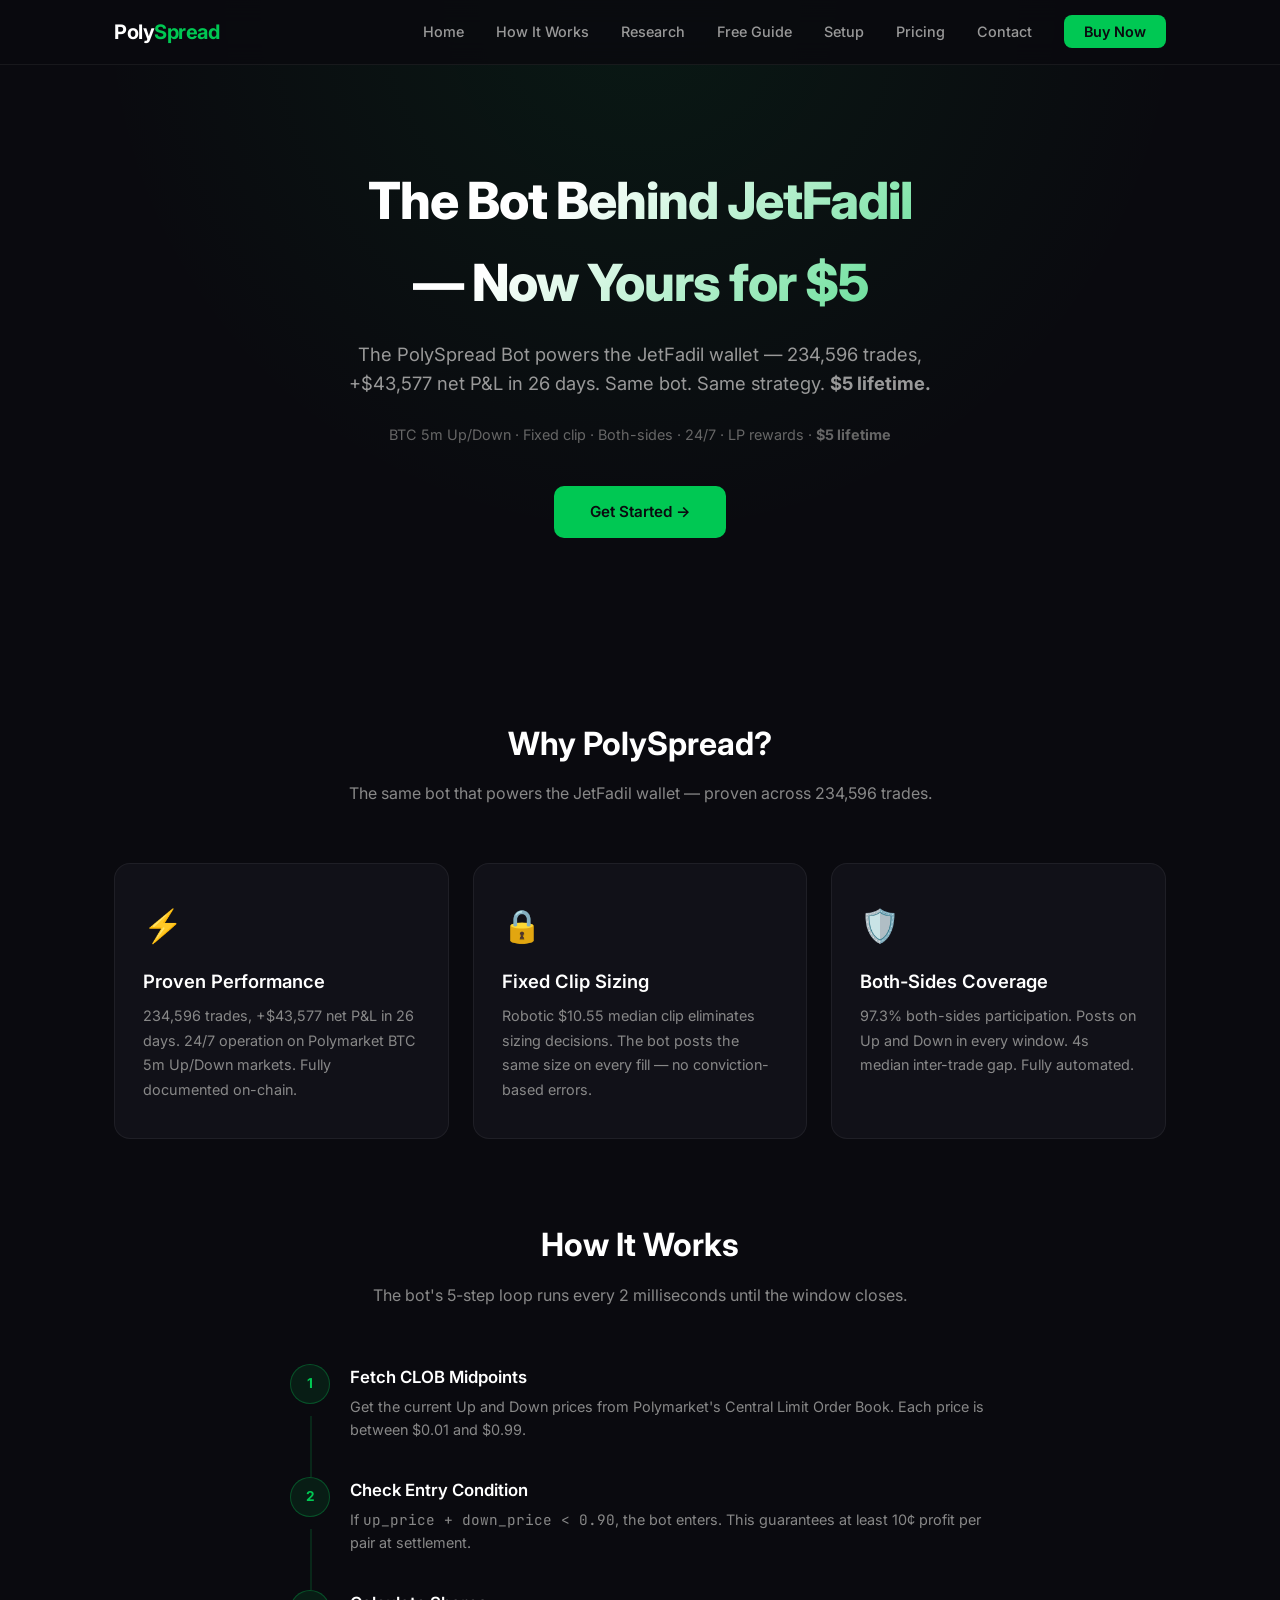
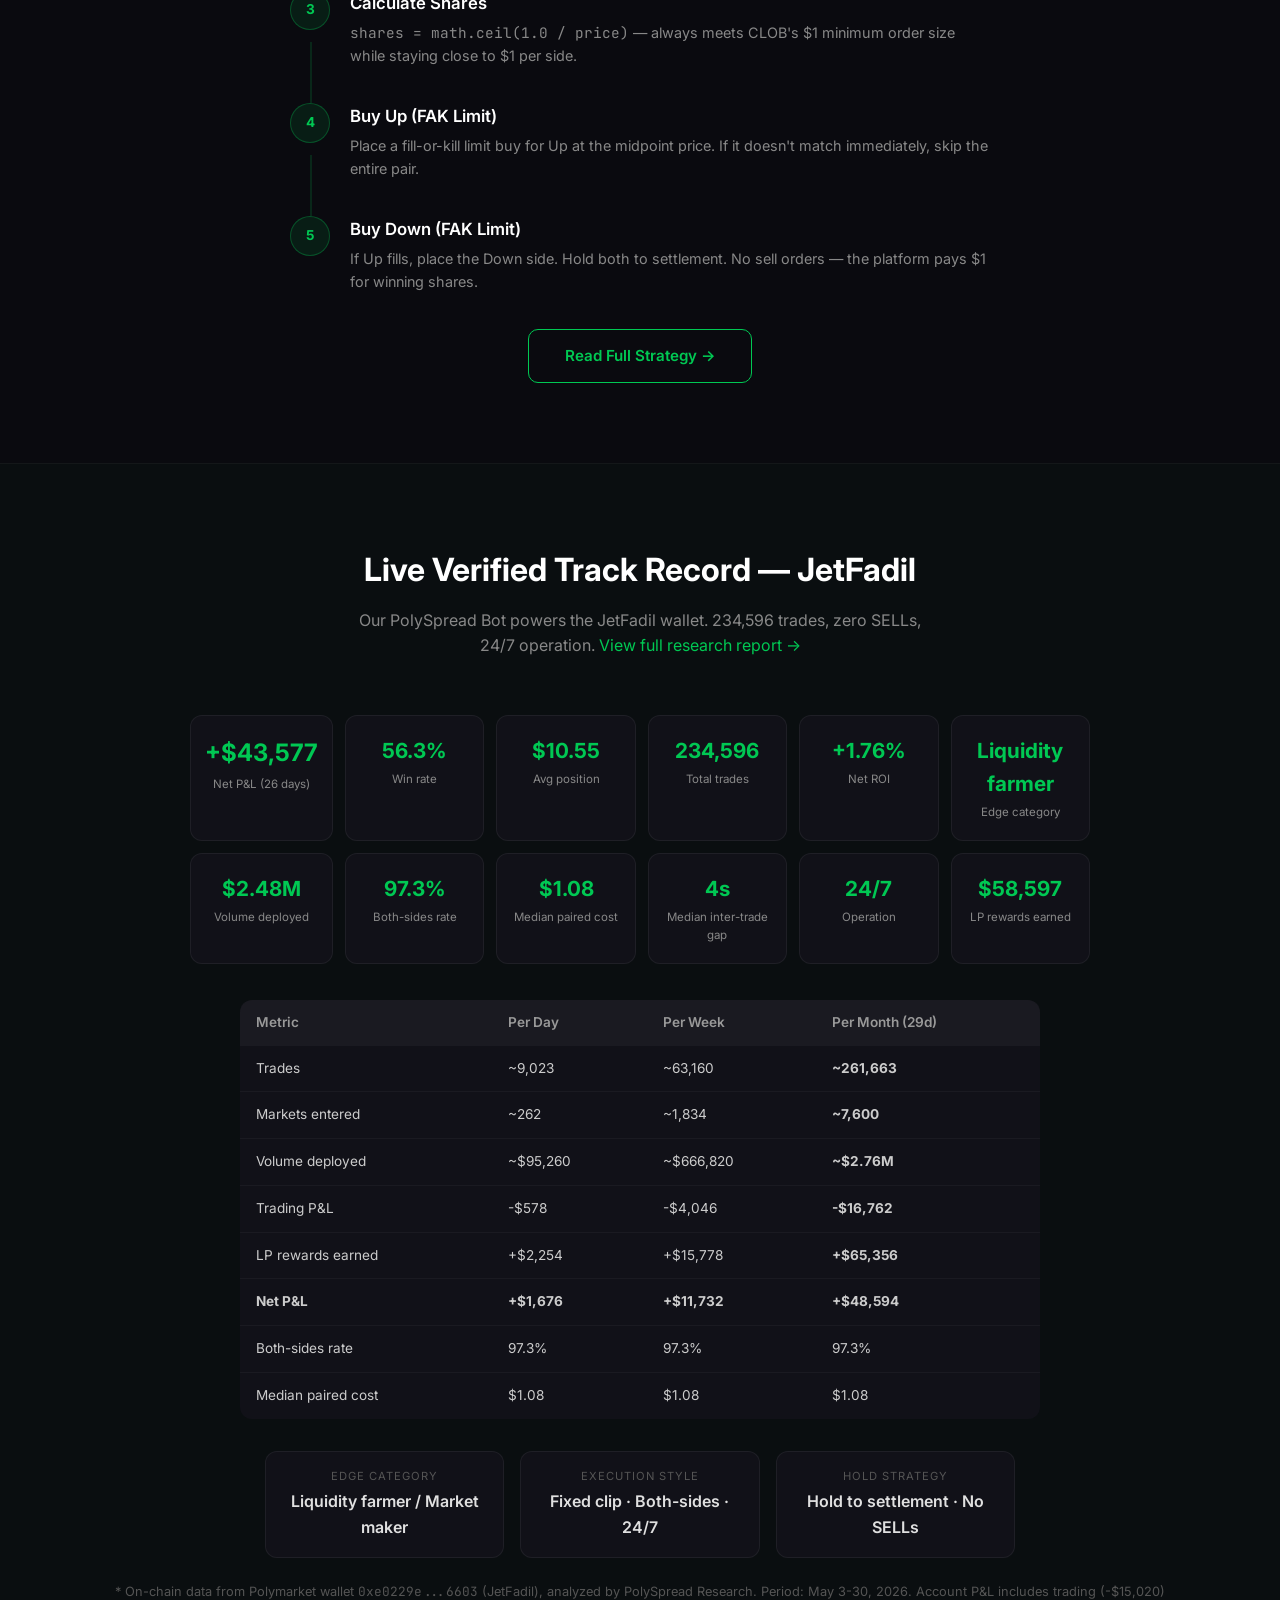
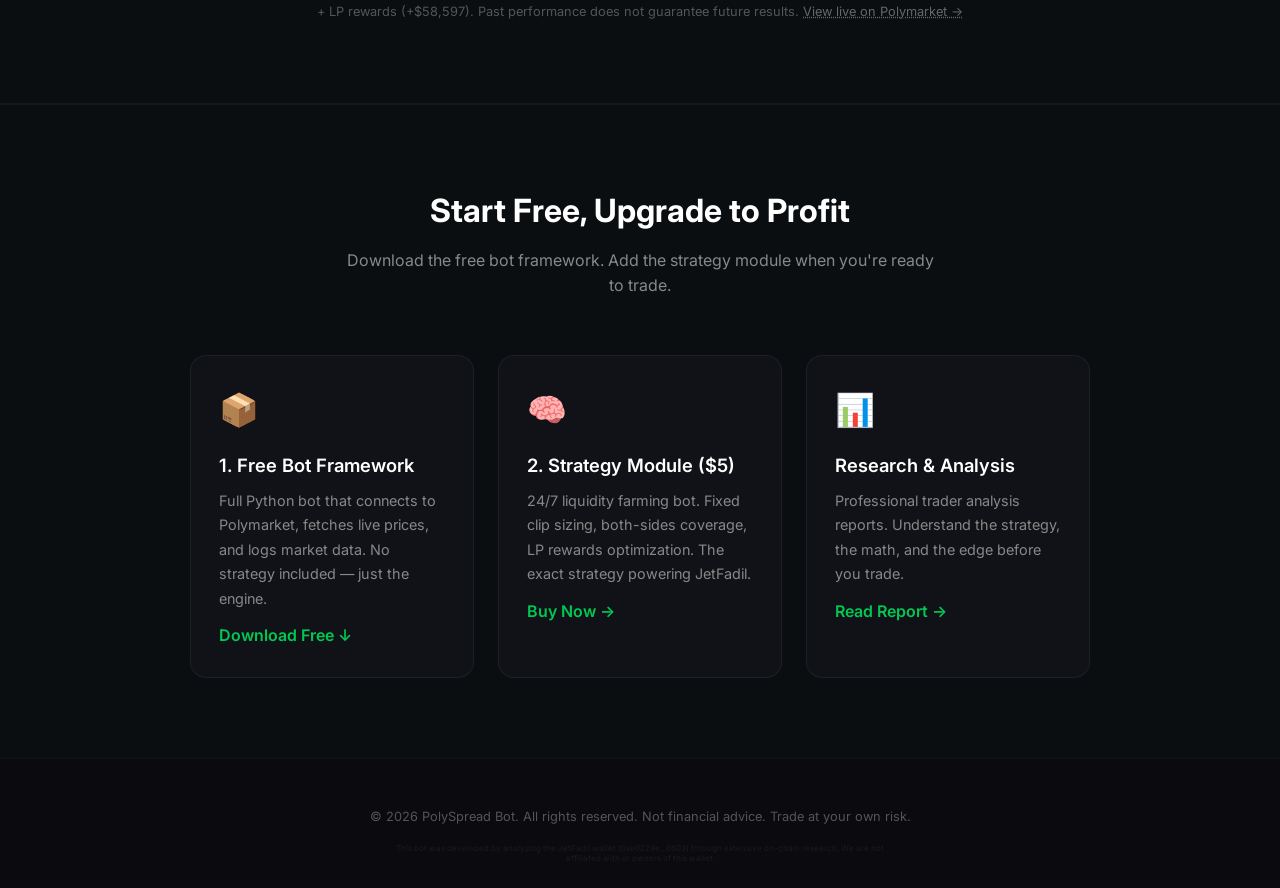
==== commit bc18b4f4: "Add Polymarket profile link (verify on Polymarket)" ====
--- a/docs/index.html
+++ b/docs/index.html
@@ -163,7 +163,7 @@
         </div>
       </div>
 
-      <p style="color:#555;font-size:0.8rem;margin-top:24px;">* On-chain data from Polymarket wallet <code>0xe0229e...6603</code> (JetFadil), analyzed by PolySpread Research. Period: May 3-30, 2026. Account P&amp;L includes trading (-$15,020) + LP rewards (+$58,597). Past performance does not guarantee future results.</p>
+      <p style="color:#555;font-size:0.8rem;margin-top:24px;">* On-chain data from Polymarket wallet <code>0xe0229e...6603</code> (JetFadil), analyzed by PolySpread Research. Period: May 3-30, 2026. Account P&amp;L includes trading (-$15,020) + LP rewards (+$58,597). Past performance does not guarantee future results. <a href="https://polymarket.com/@jetfadil?tab=positions" target="_blank" style="color:#666;text-decoration:underline;text-decoration-style:dotted;">View live on Polymarket &rarr;</a></p>
     </div>
   </section>
 
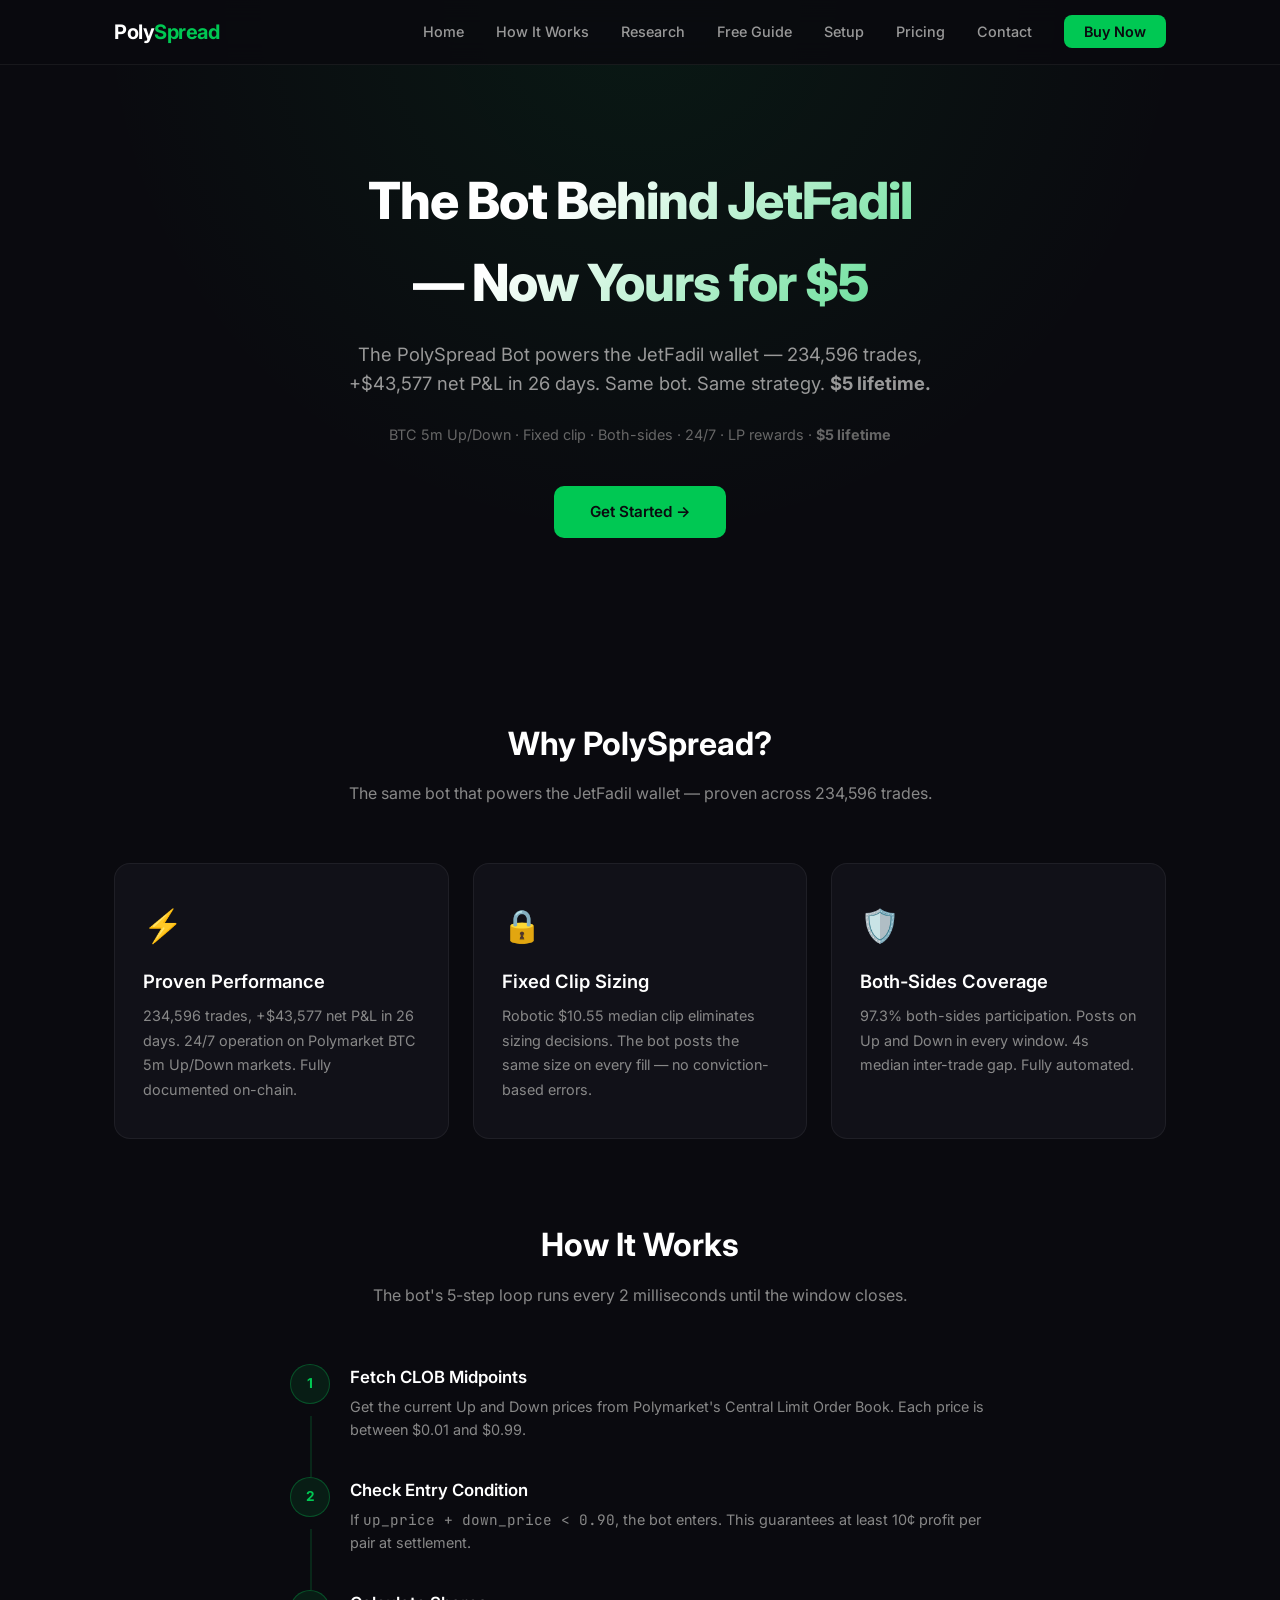
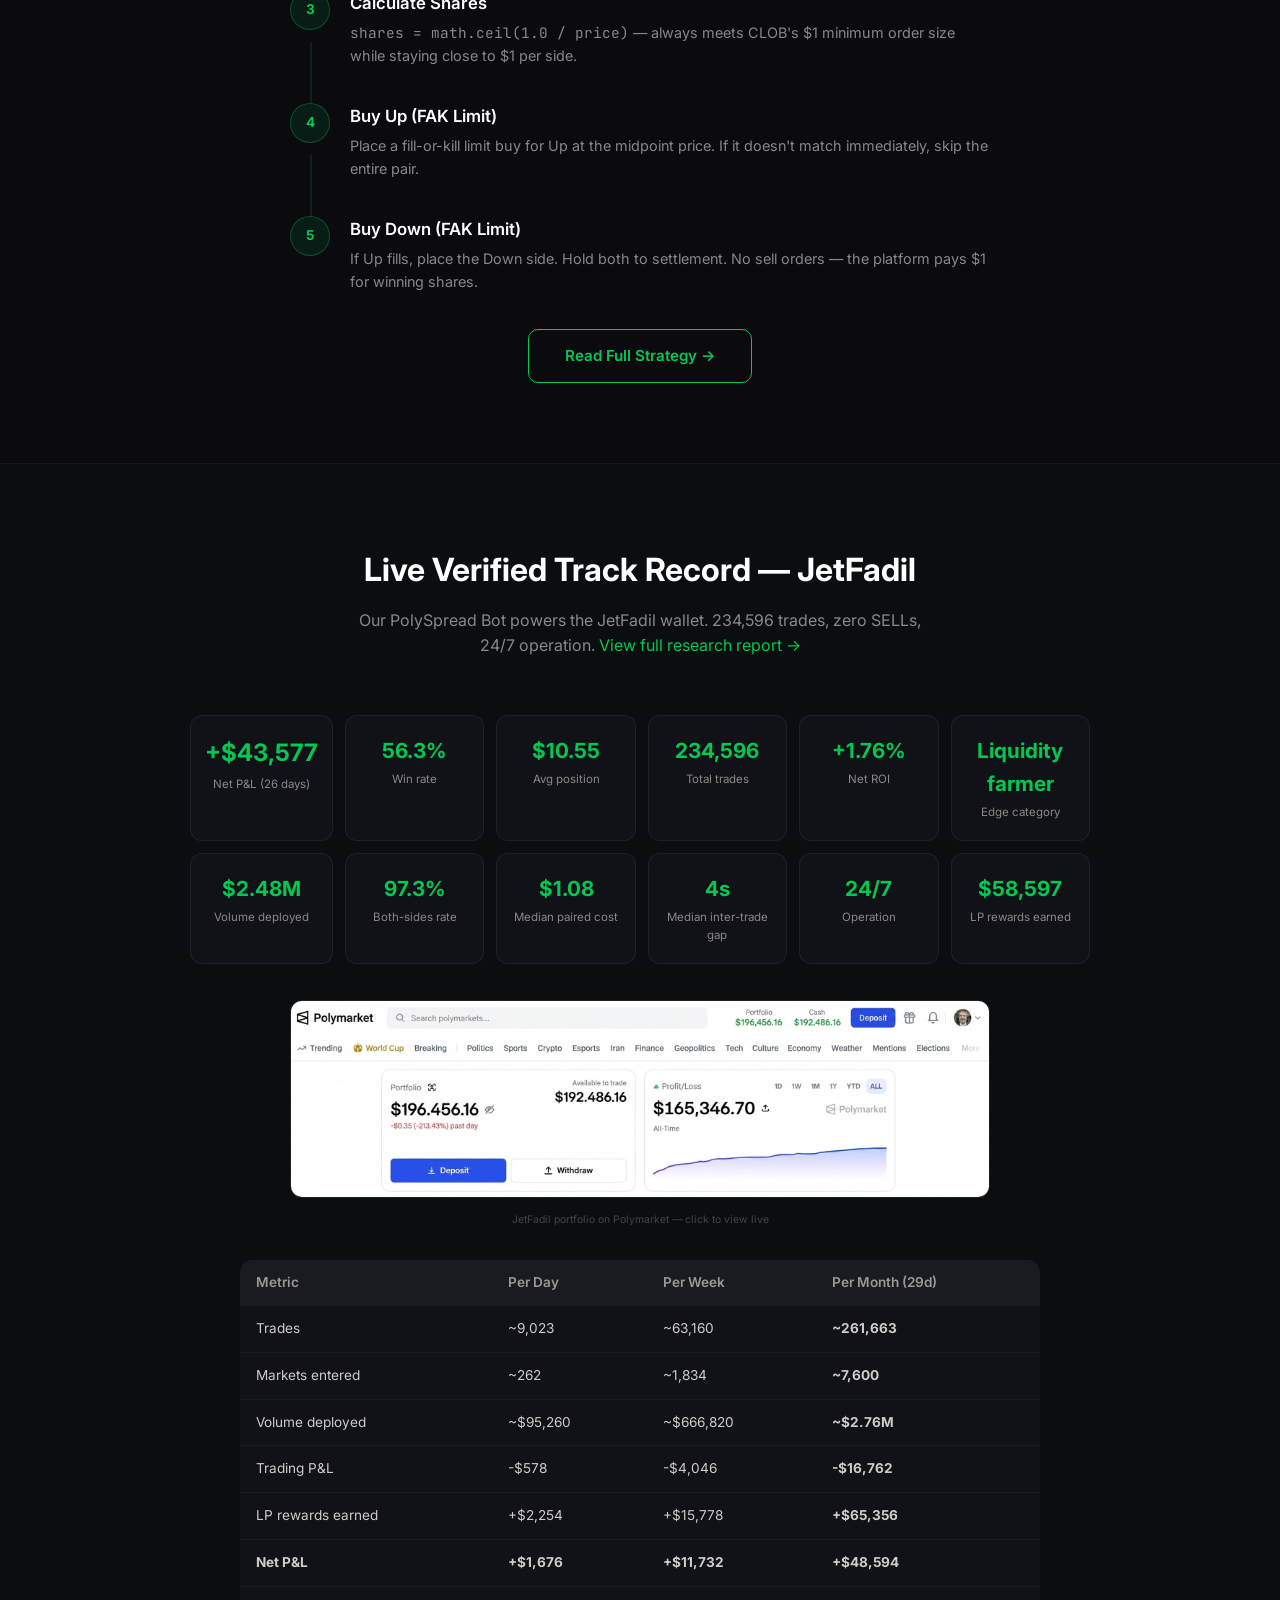
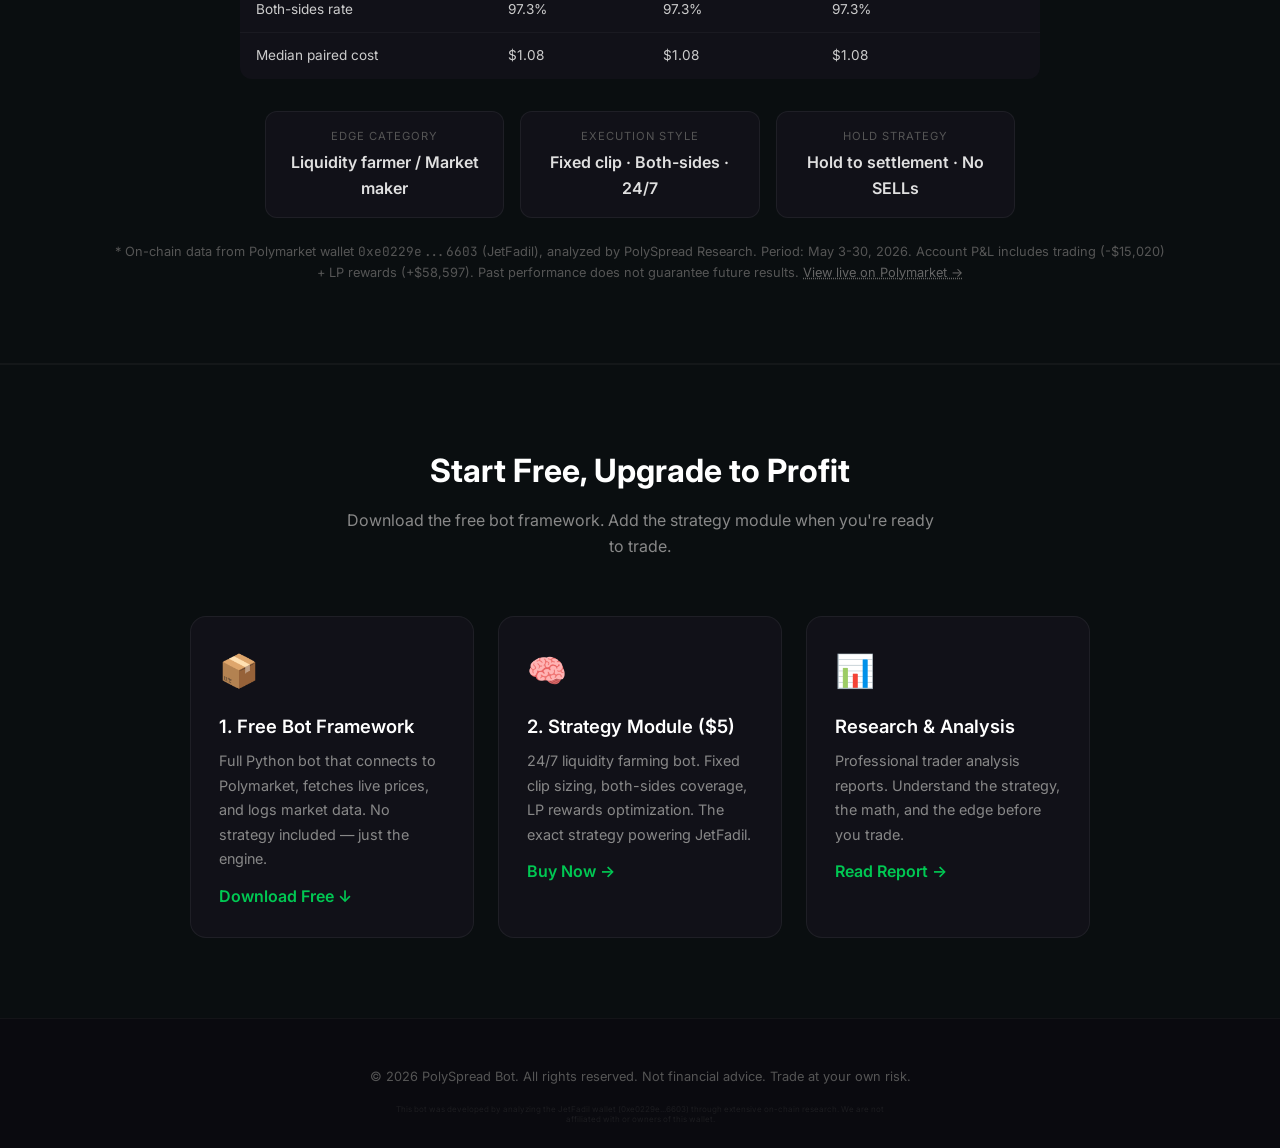
==== commit 7651cfc7: "Add portfolio screenshot to index and research pages" ====
--- a/docs/index.html
+++ b/docs/index.html
@@ -132,6 +132,13 @@
         <div class="sc"><div class="v">$58,597</div><div class="l">LP rewards earned</div></div>
       </div>
 
+      <div style="margin: 32px auto; max-width: 700px;">
+        <a href="https://polymarket.com/@jetfadil?tab=positions" target="_blank">
+          <img src="images/jetfadil-portfolio.png" alt="JetFadil Polymarket portfolio" style="width:100%;border-radius:12px;border:1px solid rgba(255,255,255,0.08);cursor:pointer;">
+        </a>
+        <p style="color:#444;font-size:0.65rem;margin-top:6px;">JetFadil portfolio on Polymarket — click to view live</p>
+      </div>
+
       <table style="max-width: 800px; margin: 0 auto; font-size:0.85rem;">
         <thead>
           <tr><th>Metric</th><th>Per Day</th><th>Per Week</th><th>Per Month (29d)</th></tr>
